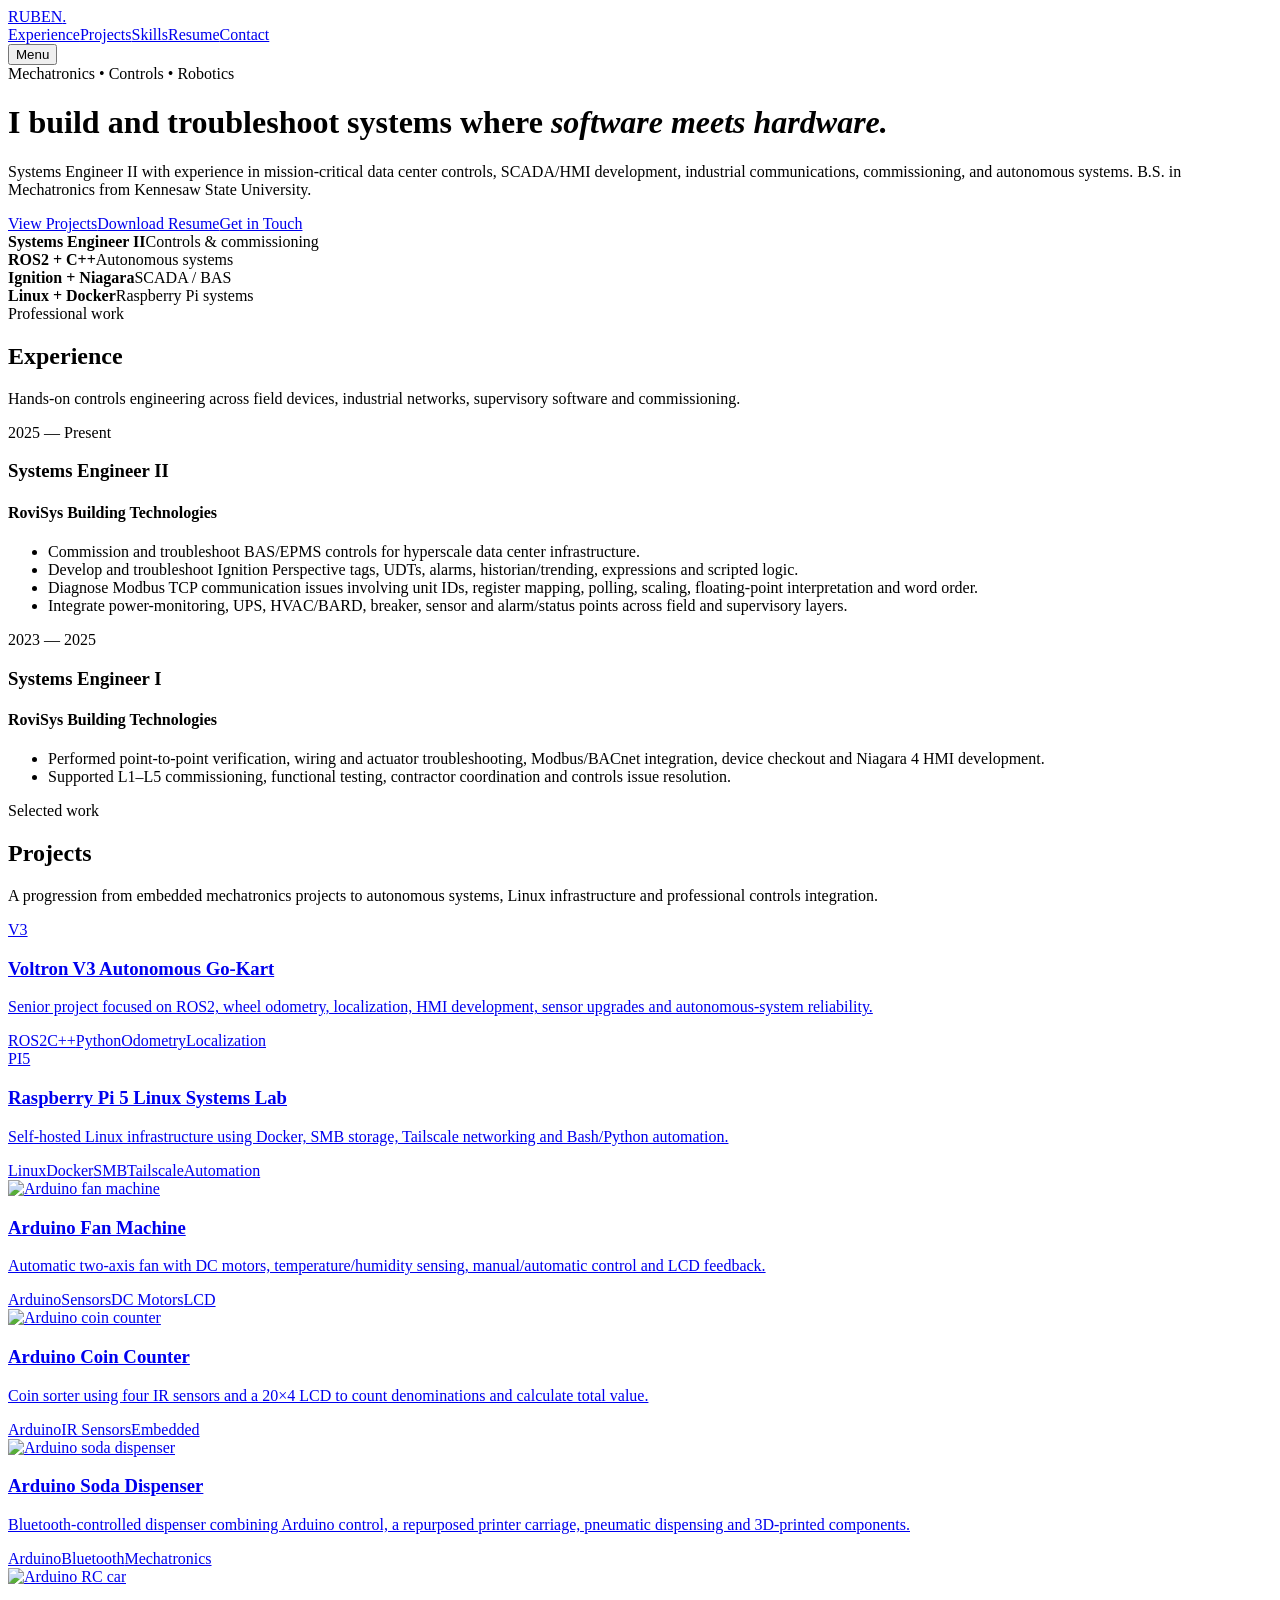
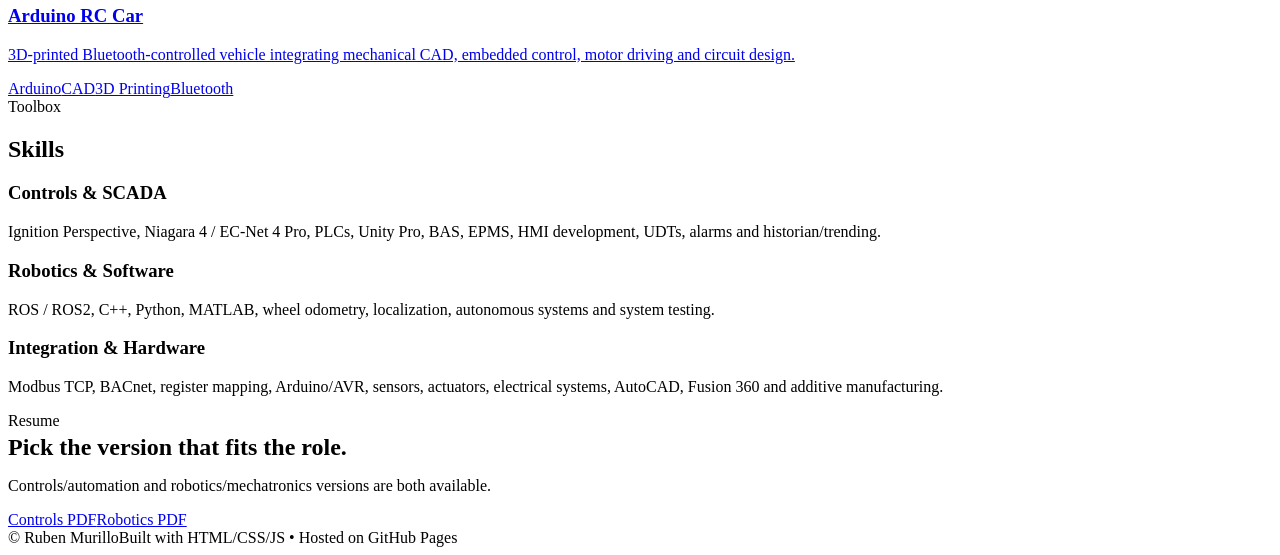
==== index.html @ 6925a37a "Add files via upload" ====
<!doctype html><html lang="en"><head><meta charset="utf-8"><meta name="viewport" content="width=device-width,initial-scale=1"><meta name="description" content="Ruben Murillo — Mechatronics engineer focused on controls, automation, SCADA and robotics."><title>Ruben Murillo | Controls & Robotics Engineer</title><link rel="stylesheet" href="assets/css/style.css"></head><body>
<nav class="nav"><div class="wrap nav-inner"><a class="brand" href="#top">RUBEN<span>.</span></a><div class="nav-links"><a href="#experience">Experience</a><a href="#projects">Projects</a><a href="#skills">Skills</a><a href="#resume">Resume</a><a href="mailto:theruben1212@gmail.com">Contact</a></div><button class="menu" aria-label="Menu">Menu</button></div></nav>
<main id="top"><header class="hero"><div class="wrap"><div class="eyebrow">Mechatronics • Controls • Robotics</div><h1>I build and troubleshoot systems where <em>software meets hardware.</em></h1><p>Systems Engineer II with experience in mission-critical data center controls, SCADA/HMI development, industrial communications, commissioning, and autonomous systems. B.S. in Mechatronics from Kennesaw State University.</p><div class="cta"><a class="btn primary" href="#projects">View Projects</a><a class="btn" href="#resume">Download Resume</a><a class="btn" href="mailto:theruben1212@gmail.com">Get in Touch</a></div><div class="stats"><div class="stat"><b>Systems Engineer II</b><span>Controls & commissioning</span></div><div class="stat"><b>ROS2 + C++</b><span>Autonomous systems</span></div><div class="stat"><b>Ignition + Niagara</b><span>SCADA / BAS</span></div><div class="stat"><b>Linux + Docker</b><span>Raspberry Pi systems</span></div></div></div></header>
<section id="experience"><div class="wrap"><div class="section-head"><div><div class="eyebrow">Professional work</div><h2>Experience</h2></div><p>Hands-on controls engineering across field devices, industrial networks, supervisory software and commissioning.</p></div><div class="experience"><article class="role"><time>2025 — Present</time><div><h3>Systems Engineer II</h3><h4>RoviSys Building Technologies</h4><ul><li>Commission and troubleshoot BAS/EPMS controls for hyperscale data center infrastructure.</li><li>Develop and troubleshoot Ignition Perspective tags, UDTs, alarms, historian/trending, expressions and scripted logic.</li><li>Diagnose Modbus TCP communication issues involving unit IDs, register mapping, polling, scaling, floating-point interpretation and word order.</li><li>Integrate power-monitoring, UPS, HVAC/BARD, breaker, sensor and alarm/status points across field and supervisory layers.</li></ul></div></article><article class="role"><time>2023 — 2025</time><div><h3>Systems Engineer I</h3><h4>RoviSys Building Technologies</h4><ul><li>Performed point-to-point verification, wiring and actuator troubleshooting, Modbus/BACnet integration, device checkout and Niagara 4 HMI development.</li><li>Supported L1–L5 commissioning, functional testing, contractor coordination and controls issue resolution.</li></ul></div></article></div></div></section>
<section id="projects"><div class="wrap"><div class="section-head"><div><div class="eyebrow">Selected work</div><h2>Projects</h2></div><p>A progression from embedded mechatronics projects to autonomous systems, Linux infrastructure and professional controls integration.</p></div><div class="cards">
<a class="card" href="projects/voltron.html"><div class="card-media placeholder"><div class="monogram">V3</div></div><div class="card-body"><h3>Voltron V3 Autonomous Go-Kart</h3><p>Senior project focused on ROS2, wheel odometry, localization, HMI development, sensor upgrades and autonomous-system reliability.</p><div class="tags"><span class="tag">ROS2</span><span class="tag">C++</span><span class="tag">Python</span><span class="tag">Odometry</span><span class="tag">Localization</span></div></div></a>
<a class="card" href="projects/pi-lab.html"><div class="card-media placeholder"><div class="monogram">PI5</div></div><div class="card-body"><h3>Raspberry Pi 5 Linux Systems Lab</h3><p>Self-hosted Linux infrastructure using Docker, SMB storage, Tailscale networking and Bash/Python automation.</p><div class="tags"><span class="tag">Linux</span><span class="tag">Docker</span><span class="tag">SMB</span><span class="tag">Tailscale</span><span class="tag">Automation</span></div></div></a>
<a class="card" href="projects/fan.html"><div class="card-media"><img src="https://static.wixstatic.com/media/31aed3_de28208e7020487da252b6d72be098a0~mv2.jpg/v1/fill/w_900,h_650,al_c,q_85/31aed3_de28208e7020487da252b6d72be098a0~mv2.jpg" alt="Arduino fan machine"></div><div class="card-body"><h3>Arduino Fan Machine</h3><p>Automatic two-axis fan with DC motors, temperature/humidity sensing, manual/automatic control and LCD feedback.</p><div class="tags"><span class="tag">Arduino</span><span class="tag">Sensors</span><span class="tag">DC Motors</span><span class="tag">LCD</span></div></div></a>
<a class="card" href="projects/coin-counter.html"><div class="card-media"><img src="https://static.wixstatic.com/media/31aed3_8a1b8a43ea6941a58a94b050480d4936~mv2.jpg/v1/fill/w_900,h_650,al_c,q_85/31aed3_8a1b8a43ea6941a58a94b050480d4936~mv2.jpg" alt="Arduino coin counter"></div><div class="card-body"><h3>Arduino Coin Counter</h3><p>Coin sorter using four IR sensors and a 20×4 LCD to count denominations and calculate total value.</p><div class="tags"><span class="tag">Arduino</span><span class="tag">IR Sensors</span><span class="tag">Embedded</span></div></div></a>
<a class="card" href="projects/soda-machine.html"><div class="card-media"><img src="https://static.wixstatic.com/media/31aed3_f138cf08c4fd4224ae1b88d71a35dc2f~mv2.jpg/v1/fill/w_900,h_650,al_c,q_85/31aed3_f138cf08c4fd4224ae1b88d71a35dc2f~mv2.jpg" alt="Arduino soda dispenser"></div><div class="card-body"><h3>Arduino Soda Dispenser</h3><p>Bluetooth-controlled dispenser combining Arduino control, a repurposed printer carriage, pneumatic dispensing and 3D-printed components.</p><div class="tags"><span class="tag">Arduino</span><span class="tag">Bluetooth</span><span class="tag">Mechatronics</span></div></div></a>
<a class="card" href="projects/rc-car.html"><div class="card-media"><img src="https://static.wixstatic.com/media/31aed3_ae9398b1692d43c0be52c8a31ae804d3~mv2.jpg/v1/fill/w_900,h_650,al_c,q_85/31aed3_ae9398b1692d43c0be52c8a31ae804d3~mv2.jpg" alt="Arduino RC car"></div><div class="card-body"><h3>Arduino RC Car</h3><p>3D-printed Bluetooth-controlled vehicle integrating mechanical CAD, embedded control, motor driving and circuit design.</p><div class="tags"><span class="tag">Arduino</span><span class="tag">CAD</span><span class="tag">3D Printing</span><span class="tag">Bluetooth</span></div></div></a>
</div></div></section>
<section id="skills"><div class="wrap"><div class="section-head"><div><div class="eyebrow">Toolbox</div><h2>Skills</h2></div></div><div class="skill-grid"><div class="skill"><h3>Controls & SCADA</h3><p>Ignition Perspective, Niagara 4 / EC-Net 4 Pro, PLCs, Unity Pro, BAS, EPMS, HMI development, UDTs, alarms and historian/trending.</p></div><div class="skill"><h3>Robotics & Software</h3><p>ROS / ROS2, C++, Python, MATLAB, wheel odometry, localization, autonomous systems and system testing.</p></div><div class="skill"><h3>Integration & Hardware</h3><p>Modbus TCP, BACnet, register mapping, Arduino/AVR, sensors, actuators, electrical systems, AutoCAD, Fusion 360 and additive manufacturing.</p></div></div></div></section>
<section id="resume"><div class="wrap"><div class="resume-box"><div><div class="eyebrow">Resume</div><h2 style="margin:.25rem 0 0">Pick the version that fits the role.</h2><p>Controls/automation and robotics/mechatronics versions are both available.</p></div><div class="resume-actions"><a class="btn primary" href="resume/Ruben_Murillo_Controls.pdf">Controls PDF</a><a class="btn" href="resume/Ruben_Murillo_Robotics.pdf">Robotics PDF</a></div></div></div></section>
</main><footer class="footer"><div class="wrap footer-inner"><span>© <span id="year"></span> Ruben Murillo</span><span>Built with HTML/CSS/JS • Hosted on GitHub Pages</span></div></footer><script src="assets/js/main.js"></script></body></html>
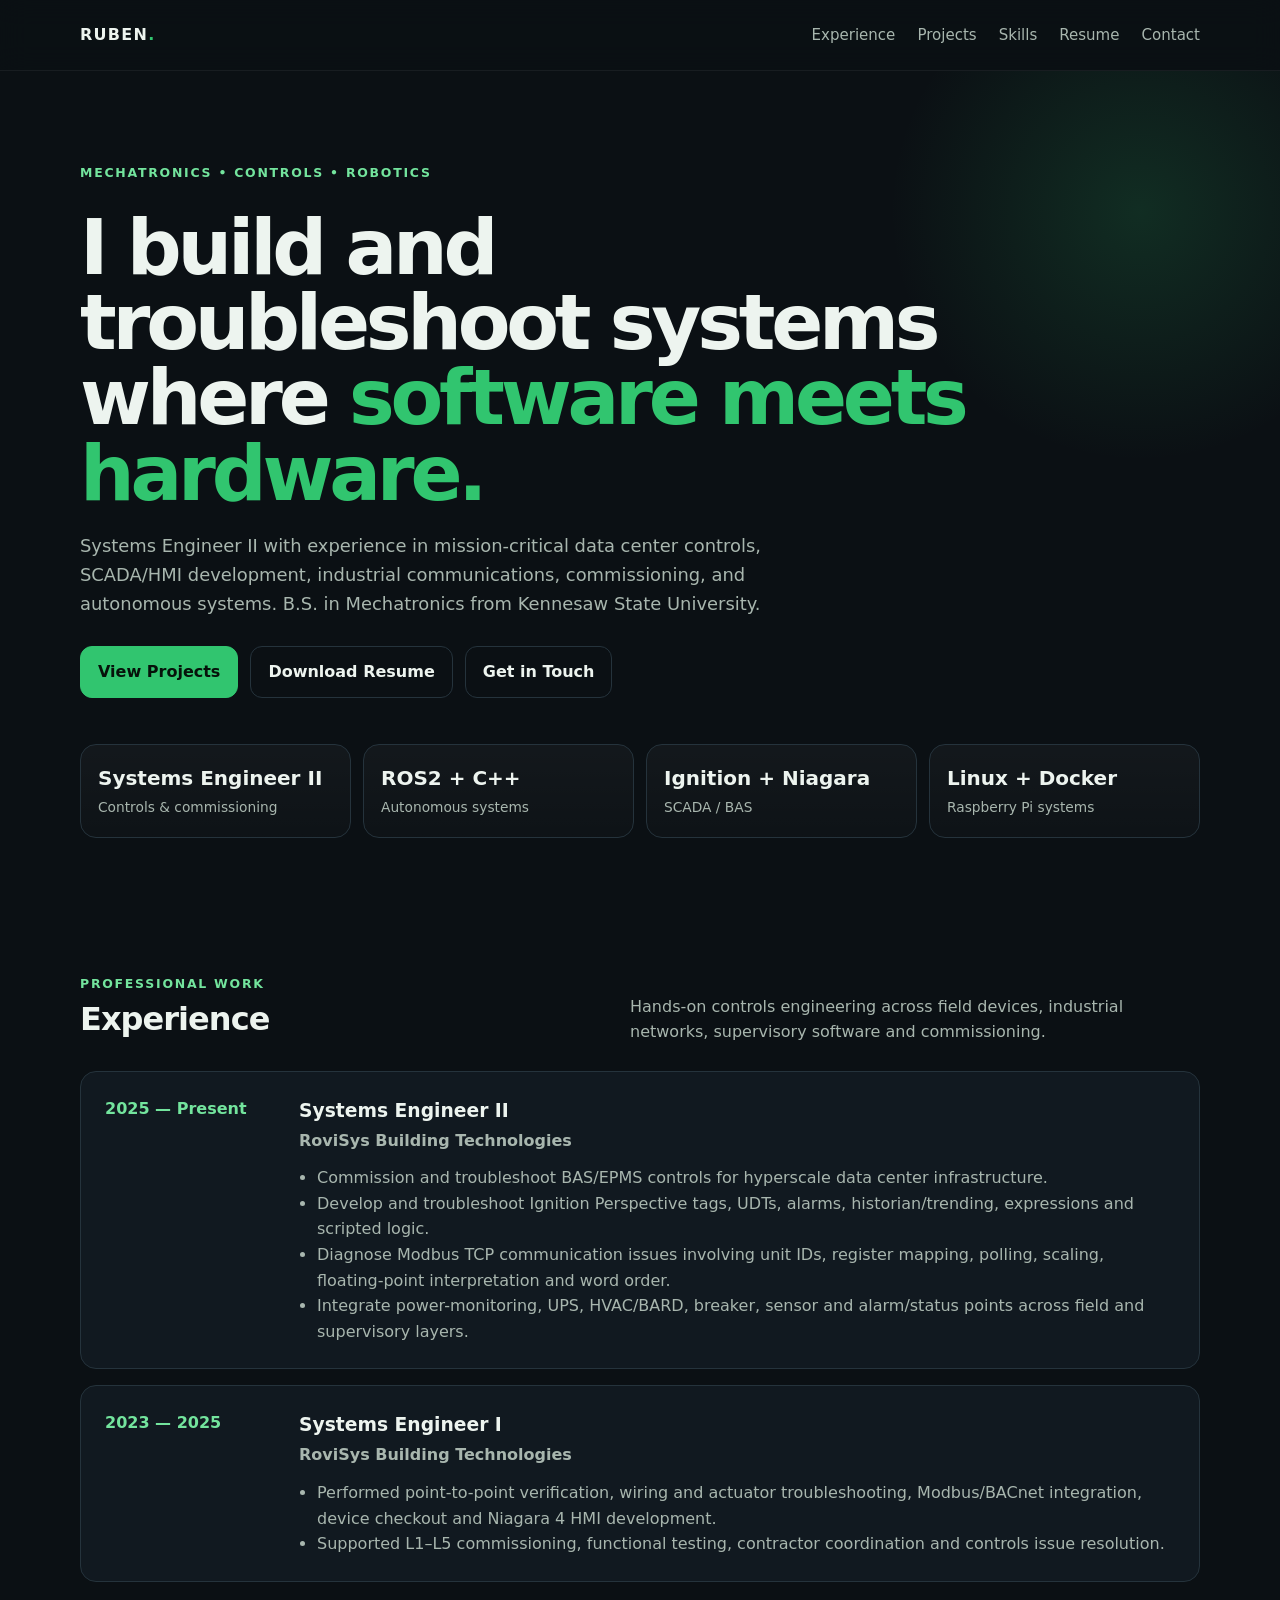
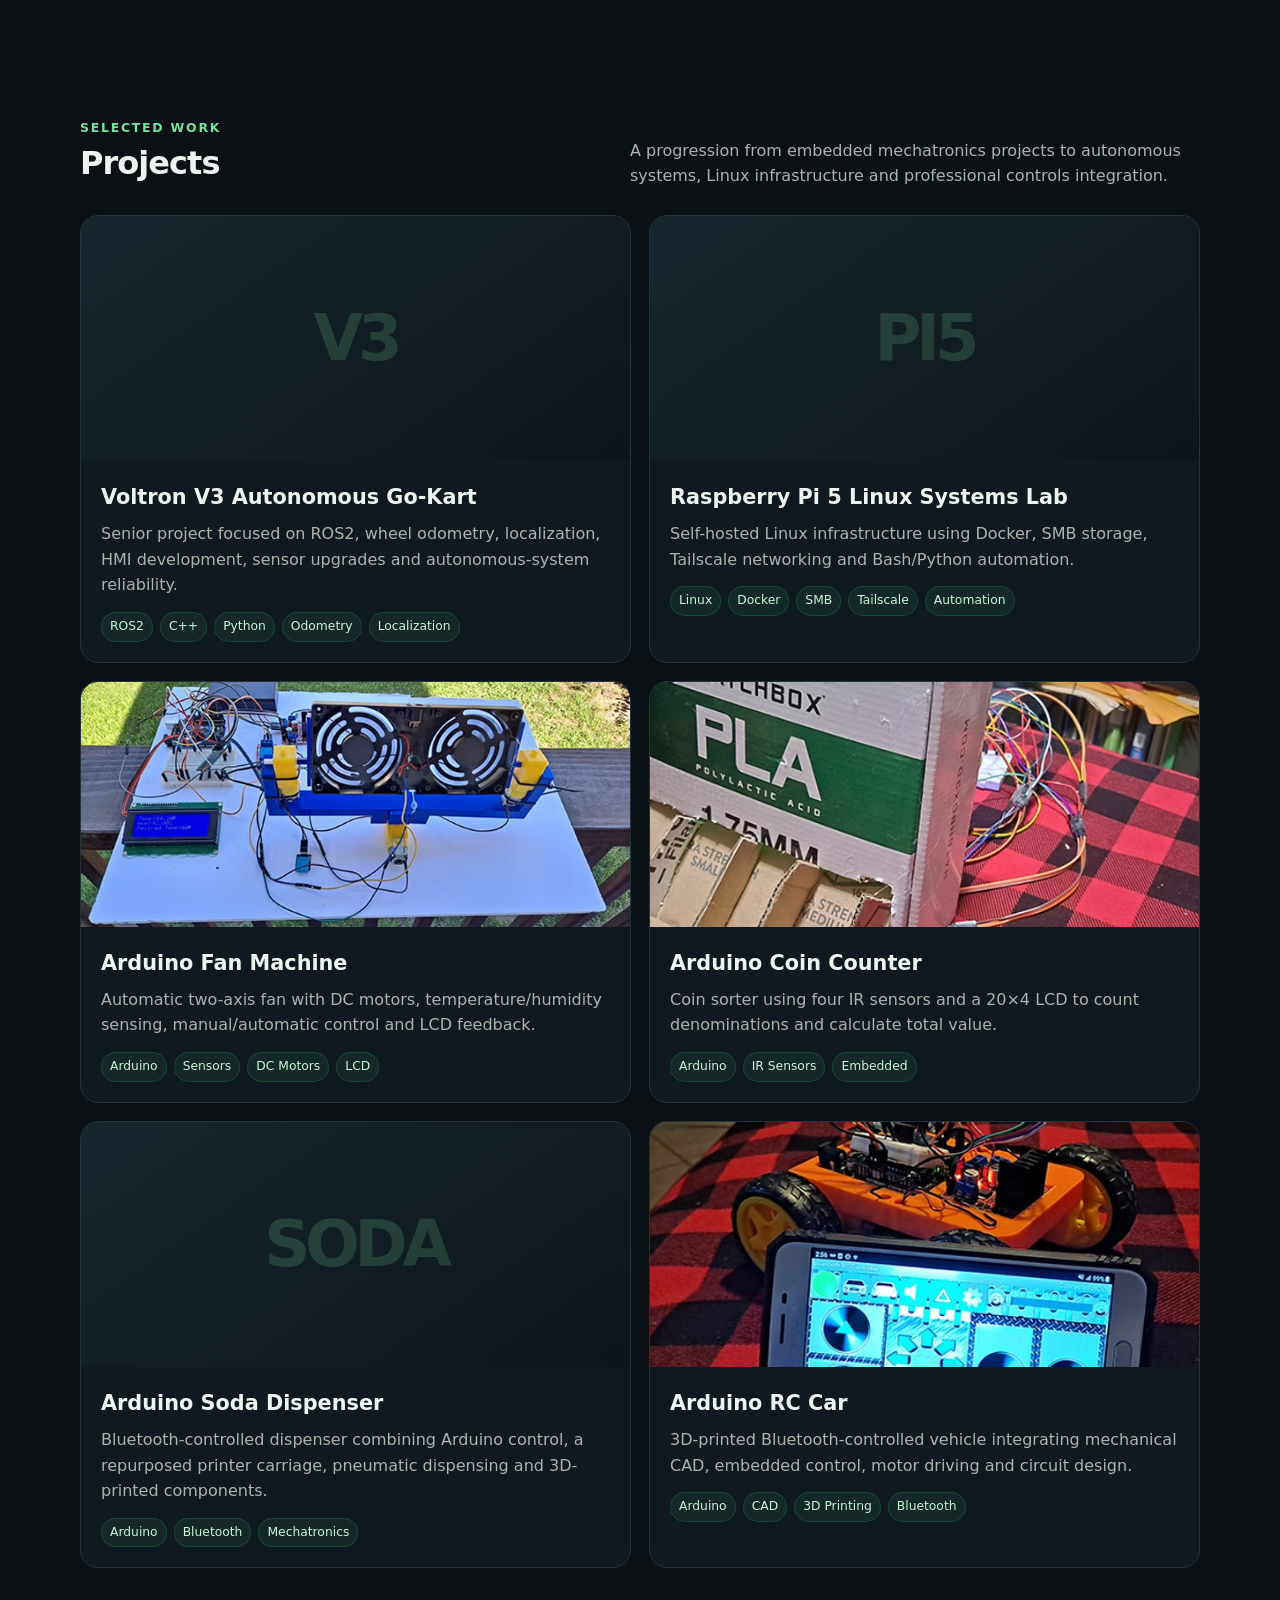
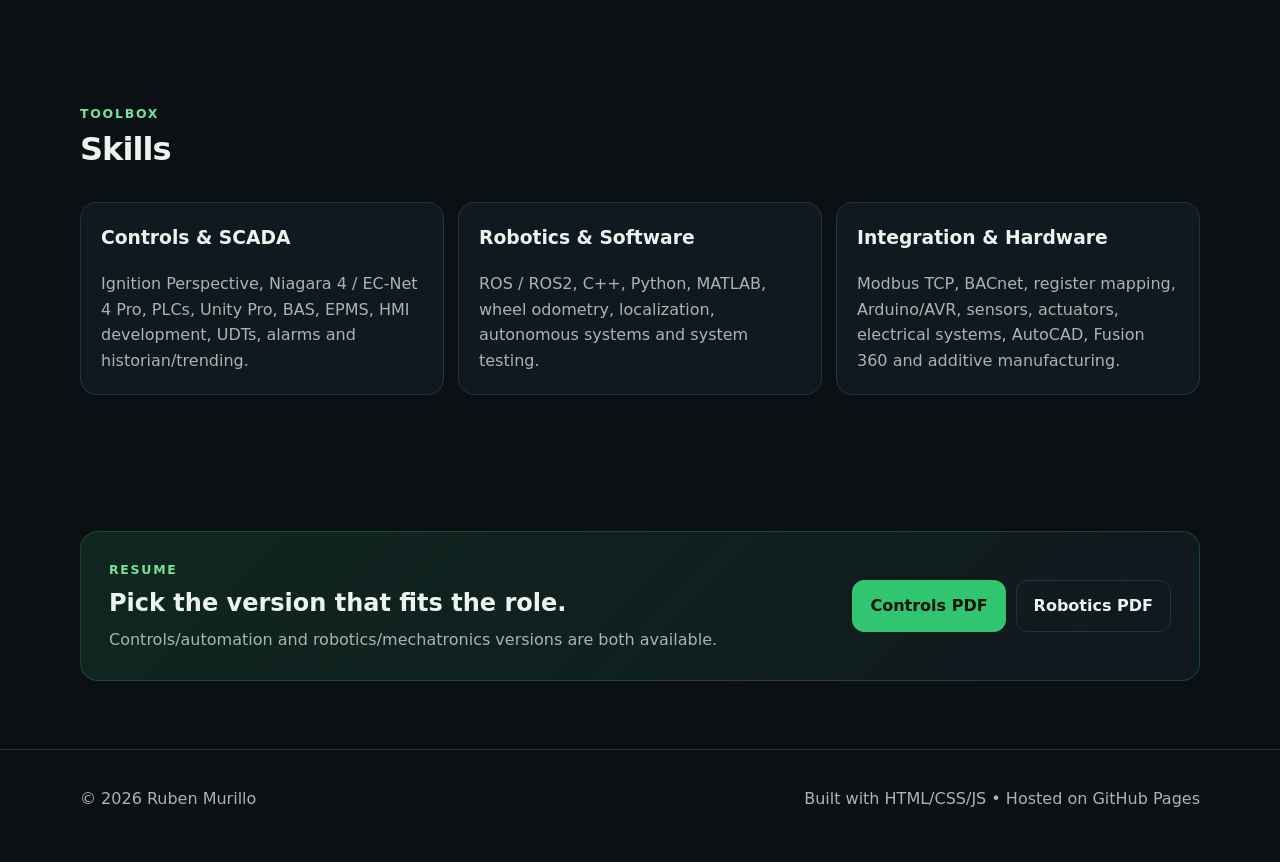
==== commit 49ea4a3f: "Add files via upload" ====
--- a/index.html
+++ b/index.html
@@ -5,10 +5,10 @@
 <section id="projects"><div class="wrap"><div class="section-head"><div><div class="eyebrow">Selected work</div><h2>Projects</h2></div><p>A progression from embedded mechatronics projects to autonomous systems, Linux infrastructure and professional controls integration.</p></div><div class="cards">
 <a class="card" href="projects/voltron.html"><div class="card-media placeholder"><div class="monogram">V3</div></div><div class="card-body"><h3>Voltron V3 Autonomous Go-Kart</h3><p>Senior project focused on ROS2, wheel odometry, localization, HMI development, sensor upgrades and autonomous-system reliability.</p><div class="tags"><span class="tag">ROS2</span><span class="tag">C++</span><span class="tag">Python</span><span class="tag">Odometry</span><span class="tag">Localization</span></div></div></a>
 <a class="card" href="projects/pi-lab.html"><div class="card-media placeholder"><div class="monogram">PI5</div></div><div class="card-body"><h3>Raspberry Pi 5 Linux Systems Lab</h3><p>Self-hosted Linux infrastructure using Docker, SMB storage, Tailscale networking and Bash/Python automation.</p><div class="tags"><span class="tag">Linux</span><span class="tag">Docker</span><span class="tag">SMB</span><span class="tag">Tailscale</span><span class="tag">Automation</span></div></div></a>
-<a class="card" href="projects/fan.html"><div class="card-media"><img src="https://static.wixstatic.com/media/31aed3_de28208e7020487da252b6d72be098a0~mv2.jpg/v1/fill/w_900,h_650,al_c,q_85/31aed3_de28208e7020487da252b6d72be098a0~mv2.jpg" alt="Arduino fan machine"></div><div class="card-body"><h3>Arduino Fan Machine</h3><p>Automatic two-axis fan with DC motors, temperature/humidity sensing, manual/automatic control and LCD feedback.</p><div class="tags"><span class="tag">Arduino</span><span class="tag">Sensors</span><span class="tag">DC Motors</span><span class="tag">LCD</span></div></div></a>
-<a class="card" href="projects/coin-counter.html"><div class="card-media"><img src="https://static.wixstatic.com/media/31aed3_8a1b8a43ea6941a58a94b050480d4936~mv2.jpg/v1/fill/w_900,h_650,al_c,q_85/31aed3_8a1b8a43ea6941a58a94b050480d4936~mv2.jpg" alt="Arduino coin counter"></div><div class="card-body"><h3>Arduino Coin Counter</h3><p>Coin sorter using four IR sensors and a 20×4 LCD to count denominations and calculate total value.</p><div class="tags"><span class="tag">Arduino</span><span class="tag">IR Sensors</span><span class="tag">Embedded</span></div></div></a>
-<a class="card" href="projects/soda-machine.html"><div class="card-media"><img src="https://static.wixstatic.com/media/31aed3_f138cf08c4fd4224ae1b88d71a35dc2f~mv2.jpg/v1/fill/w_900,h_650,al_c,q_85/31aed3_f138cf08c4fd4224ae1b88d71a35dc2f~mv2.jpg" alt="Arduino soda dispenser"></div><div class="card-body"><h3>Arduino Soda Dispenser</h3><p>Bluetooth-controlled dispenser combining Arduino control, a repurposed printer carriage, pneumatic dispensing and 3D-printed components.</p><div class="tags"><span class="tag">Arduino</span><span class="tag">Bluetooth</span><span class="tag">Mechatronics</span></div></div></a>
-<a class="card" href="projects/rc-car.html"><div class="card-media"><img src="https://static.wixstatic.com/media/31aed3_ae9398b1692d43c0be52c8a31ae804d3~mv2.jpg/v1/fill/w_900,h_650,al_c,q_85/31aed3_ae9398b1692d43c0be52c8a31ae804d3~mv2.jpg" alt="Arduino RC car"></div><div class="card-body"><h3>Arduino RC Car</h3><p>3D-printed Bluetooth-controlled vehicle integrating mechanical CAD, embedded control, motor driving and circuit design.</p><div class="tags"><span class="tag">Arduino</span><span class="tag">CAD</span><span class="tag">3D Printing</span><span class="tag">Bluetooth</span></div></div></a>
+<a class="card" href="projects/fan.html"><div class="card-media"><img src="assets/images/fan/hero.jpg" alt="Arduino fan machine"></div><div class="card-body"><h3>Arduino Fan Machine</h3><p>Automatic two-axis fan with DC motors, temperature/humidity sensing, manual/automatic control and LCD feedback.</p><div class="tags"><span class="tag">Arduino</span><span class="tag">Sensors</span><span class="tag">DC Motors</span><span class="tag">LCD</span></div></div></a>
+<a class="card" href="projects/coin-counter.html"><div class="card-media"><img src="assets/images/coin-counter/hero.jpg" alt="Arduino coin counter"></div><div class="card-body"><h3>Arduino Coin Counter</h3><p>Coin sorter using four IR sensors and a 20×4 LCD to count denominations and calculate total value.</p><div class="tags"><span class="tag">Arduino</span><span class="tag">IR Sensors</span><span class="tag">Embedded</span></div></div></a>
+<a class="card" href="projects/soda-machine.html"><div class="card-media placeholder"><div class="monogram">SODA</div></div><div class="card-body"><h3>Arduino Soda Dispenser</h3><p>Bluetooth-controlled dispenser combining Arduino control, a repurposed printer carriage, pneumatic dispensing and 3D-printed components.</p><div class="tags"><span class="tag">Arduino</span><span class="tag">Bluetooth</span><span class="tag">Mechatronics</span></div></div></a>
+<a class="card" href="projects/rc-car.html"><div class="card-media"><img src="assets/images/rc-car/hero.jpg" alt="Arduino RC car"></div><div class="card-body"><h3>Arduino RC Car</h3><p>3D-printed Bluetooth-controlled vehicle integrating mechanical CAD, embedded control, motor driving and circuit design.</p><div class="tags"><span class="tag">Arduino</span><span class="tag">CAD</span><span class="tag">3D Printing</span><span class="tag">Bluetooth</span></div></div></a>
 </div></div></section>
 <section id="skills"><div class="wrap"><div class="section-head"><div><div class="eyebrow">Toolbox</div><h2>Skills</h2></div></div><div class="skill-grid"><div class="skill"><h3>Controls & SCADA</h3><p>Ignition Perspective, Niagara 4 / EC-Net 4 Pro, PLCs, Unity Pro, BAS, EPMS, HMI development, UDTs, alarms and historian/trending.</p></div><div class="skill"><h3>Robotics & Software</h3><p>ROS / ROS2, C++, Python, MATLAB, wheel odometry, localization, autonomous systems and system testing.</p></div><div class="skill"><h3>Integration & Hardware</h3><p>Modbus TCP, BACnet, register mapping, Arduino/AVR, sensors, actuators, electrical systems, AutoCAD, Fusion 360 and additive manufacturing.</p></div></div></div></section>
 <section id="resume"><div class="wrap"><div class="resume-box"><div><div class="eyebrow">Resume</div><h2 style="margin:.25rem 0 0">Pick the version that fits the role.</h2><p>Controls/automation and robotics/mechatronics versions are both available.</p></div><div class="resume-actions"><a class="btn primary" href="resume/Ruben_Murillo_Controls.pdf">Controls PDF</a><a class="btn" href="resume/Ruben_Murillo_Robotics.pdf">Robotics PDF</a></div></div></div></section>
--- a/assets/css/style.css
+++ b/assets/css/style.css
@@ -0,0 +1,31 @@
+:root{
+  --bg:#0b1014;--panel:#111920;--panel2:#162129;--text:#edf4ef;--muted:#a8b6ae;
+  --accent:#31c56f;--accent2:#73e49d;--line:#25333c;--max:1120px;
+}
+*{box-sizing:border-box} html{scroll-behavior:smooth} body{margin:0;background:var(--bg);color:var(--text);font-family:Inter,ui-sans-serif,system-ui,-apple-system,Segoe UI,Roboto,Arial,sans-serif;line-height:1.6}
+a{color:inherit;text-decoration:none} img{max-width:100%;display:block}.wrap{width:min(var(--max),calc(100% - 36px));margin:auto}
+.nav{position:sticky;top:0;z-index:20;background:rgba(11,16,20,.88);backdrop-filter:blur(14px);border-bottom:1px solid rgba(255,255,255,.06)}
+.nav-inner{height:70px;display:flex;align-items:center;justify-content:space-between;gap:20px}.brand{font-weight:850;letter-spacing:.08em}.brand span{color:var(--accent)}
+.nav-links{display:flex;gap:22px;color:var(--muted);font-size:.94rem}.nav-links a:hover{color:var(--text)}
+.menu{display:none;background:none;border:1px solid var(--line);color:var(--text);padding:8px 10px;border-radius:10px}
+.hero{padding:92px 0 68px;position:relative;overflow:hidden}.hero:after{content:"";position:absolute;width:520px;height:520px;border-radius:50%;background:radial-gradient(circle,rgba(49,197,111,.16),transparent 68%);right:-120px;top:-120px;pointer-events:none}
+.eyebrow{color:var(--accent2);font-weight:800;text-transform:uppercase;letter-spacing:.14em;font-size:.78rem}.hero h1{font-size:clamp(2.7rem,6vw,5.4rem);line-height:.98;letter-spacing:-.055em;margin:.35em 0 .28em;max-width:900px}.hero h1 em{font-style:normal;color:var(--accent)}
+.hero p{max-width:760px;color:var(--muted);font-size:1.12rem}.cta{display:flex;flex-wrap:wrap;gap:12px;margin-top:28px}.btn{display:inline-flex;align-items:center;justify-content:center;padding:12px 17px;border-radius:12px;border:1px solid var(--line);font-weight:750}.btn.primary{background:var(--accent);color:#06120a;border-color:var(--accent)}.btn:hover{transform:translateY(-1px)}
+.stats{display:grid;grid-template-columns:repeat(4,1fr);gap:12px;margin-top:46px}.stat{padding:17px;border:1px solid var(--line);border-radius:16px;background:linear-gradient(180deg,rgba(255,255,255,.035),rgba(255,255,255,.012))}.stat b{display:block;font-size:1.25rem}.stat span{font-size:.86rem;color:var(--muted)}
+section{padding:68px 0}.section-head{display:flex;align-items:end;justify-content:space-between;gap:20px;margin-bottom:26px}.section-head h2{font-size:2rem;margin:0;letter-spacing:-.03em}.section-head p{color:var(--muted);max-width:570px;margin:0}
+.cards{display:grid;grid-template-columns:repeat(2,1fr);gap:18px}.card{border:1px solid var(--line);background:var(--panel);border-radius:18px;overflow:hidden;transition:.2s}.card:hover{transform:translateY(-3px);border-color:#3c5550}.card-media{height:245px;background:linear-gradient(145deg,#18272e,#0d1419);position:relative;overflow:hidden}.card-media img{width:100%;height:100%;object-fit:cover}.card-media.placeholder{display:grid;place-items:center}.monogram{font-size:4rem;font-weight:900;color:rgba(115,228,157,.18);letter-spacing:-.08em}.card-body{padding:20px}.card h3{margin:0 0 7px;font-size:1.3rem}.card p{margin:0 0 14px;color:var(--muted)}.tags{display:flex;flex-wrap:wrap;gap:7px}.tag{font-size:.77rem;color:#c9f7d9;background:rgba(49,197,111,.09);border:1px solid rgba(49,197,111,.2);padding:4px 8px;border-radius:999px}
+.experience{display:grid;gap:16px}.role{display:grid;grid-template-columns:170px 1fr;gap:24px;padding:24px;border:1px solid var(--line);border-radius:16px;background:var(--panel)}.role time{color:var(--accent2);font-weight:750}.role h3{margin:0}.role h4{margin:2px 0 12px;color:var(--muted);font-weight:600}.role ul{margin:0;padding-left:18px;color:var(--muted)}
+.skill-grid{display:grid;grid-template-columns:repeat(3,1fr);gap:14px}.skill{padding:20px;border:1px solid var(--line);border-radius:16px;background:var(--panel)}.skill h3{margin-top:0}.skill p{color:var(--muted);margin-bottom:0}
+.resume-box{display:flex;align-items:center;justify-content:space-between;gap:24px;padding:28px;border-radius:18px;background:linear-gradient(135deg,rgba(49,197,111,.13),rgba(17,25,32,.9));border:1px solid rgba(49,197,111,.24)}.resume-box p{color:var(--muted);margin:.3rem 0 0}.resume-actions{display:flex;gap:10px;flex-wrap:wrap}
+.footer{padding:36px 0 50px;border-top:1px solid var(--line);color:var(--muted)}.footer-inner{display:flex;justify-content:space-between;gap:20px;flex-wrap:wrap}
+.project-hero{padding:72px 0 40px}.project-hero h1{font-size:clamp(2.2rem,5vw,4.3rem);line-height:1.02;letter-spacing:-.045em;margin:.35em 0}.lede{font-size:1.08rem;color:var(--muted);max-width:820px}.project-grid{display:grid;grid-template-columns:1.5fr .8fr;gap:30px}.content-box,.side-box{border:1px solid var(--line);background:var(--panel);border-radius:18px;padding:24px}.content-box h2:first-child,.side-box h3:first-child{margin-top:0}.content-box p,.content-box li,.side-box p{color:var(--muted)}.side-box{height:max-content;position:sticky;top:92px}.kv{display:grid;gap:10px}.kv div{display:flex;justify-content:space-between;gap:12px;border-bottom:1px solid var(--line);padding-bottom:8px}.kv span{color:var(--muted)}
+.note{padding:14px 16px;border-left:3px solid var(--accent);background:rgba(49,197,111,.06);color:var(--muted);border-radius:0 10px 10px 0}
+@media(max-width:800px){.nav-links{display:none}.menu{display:block}.nav.open .nav-links{display:flex;position:absolute;top:70px;left:0;right:0;padding:18px;flex-direction:column;background:#0b1014;border-bottom:1px solid var(--line)}.stats{grid-template-columns:repeat(2,1fr)}.cards,.skill-grid,.project-grid{grid-template-columns:1fr}.role{grid-template-columns:1fr;gap:6px}.resume-box{align-items:flex-start;flex-direction:column}.side-box{position:static}.hero{padding-top:70px}}
+
+/* Local project media migrated from the original Wix portfolio */
+.project-gallery{display:grid;grid-template-columns:repeat(2,minmax(0,1fr));gap:16px;margin:24px 0}
+.project-gallery figure{margin:0;background:var(--panel,#111827);border:1px solid rgba(148,163,184,.18);border-radius:14px;overflow:hidden}
+.project-gallery img{display:block;width:100%;height:260px;object-fit:cover;background:#0b1220}
+.project-gallery figure.diagram img{object-fit:contain;background:#fff;padding:12px}
+.project-gallery figcaption{padding:10px 12px;font-size:.84rem;color:var(--muted,#94a3b8)}
+@media (max-width:700px){.project-gallery{grid-template-columns:1fr}.project-gallery img{height:auto;max-height:440px}}
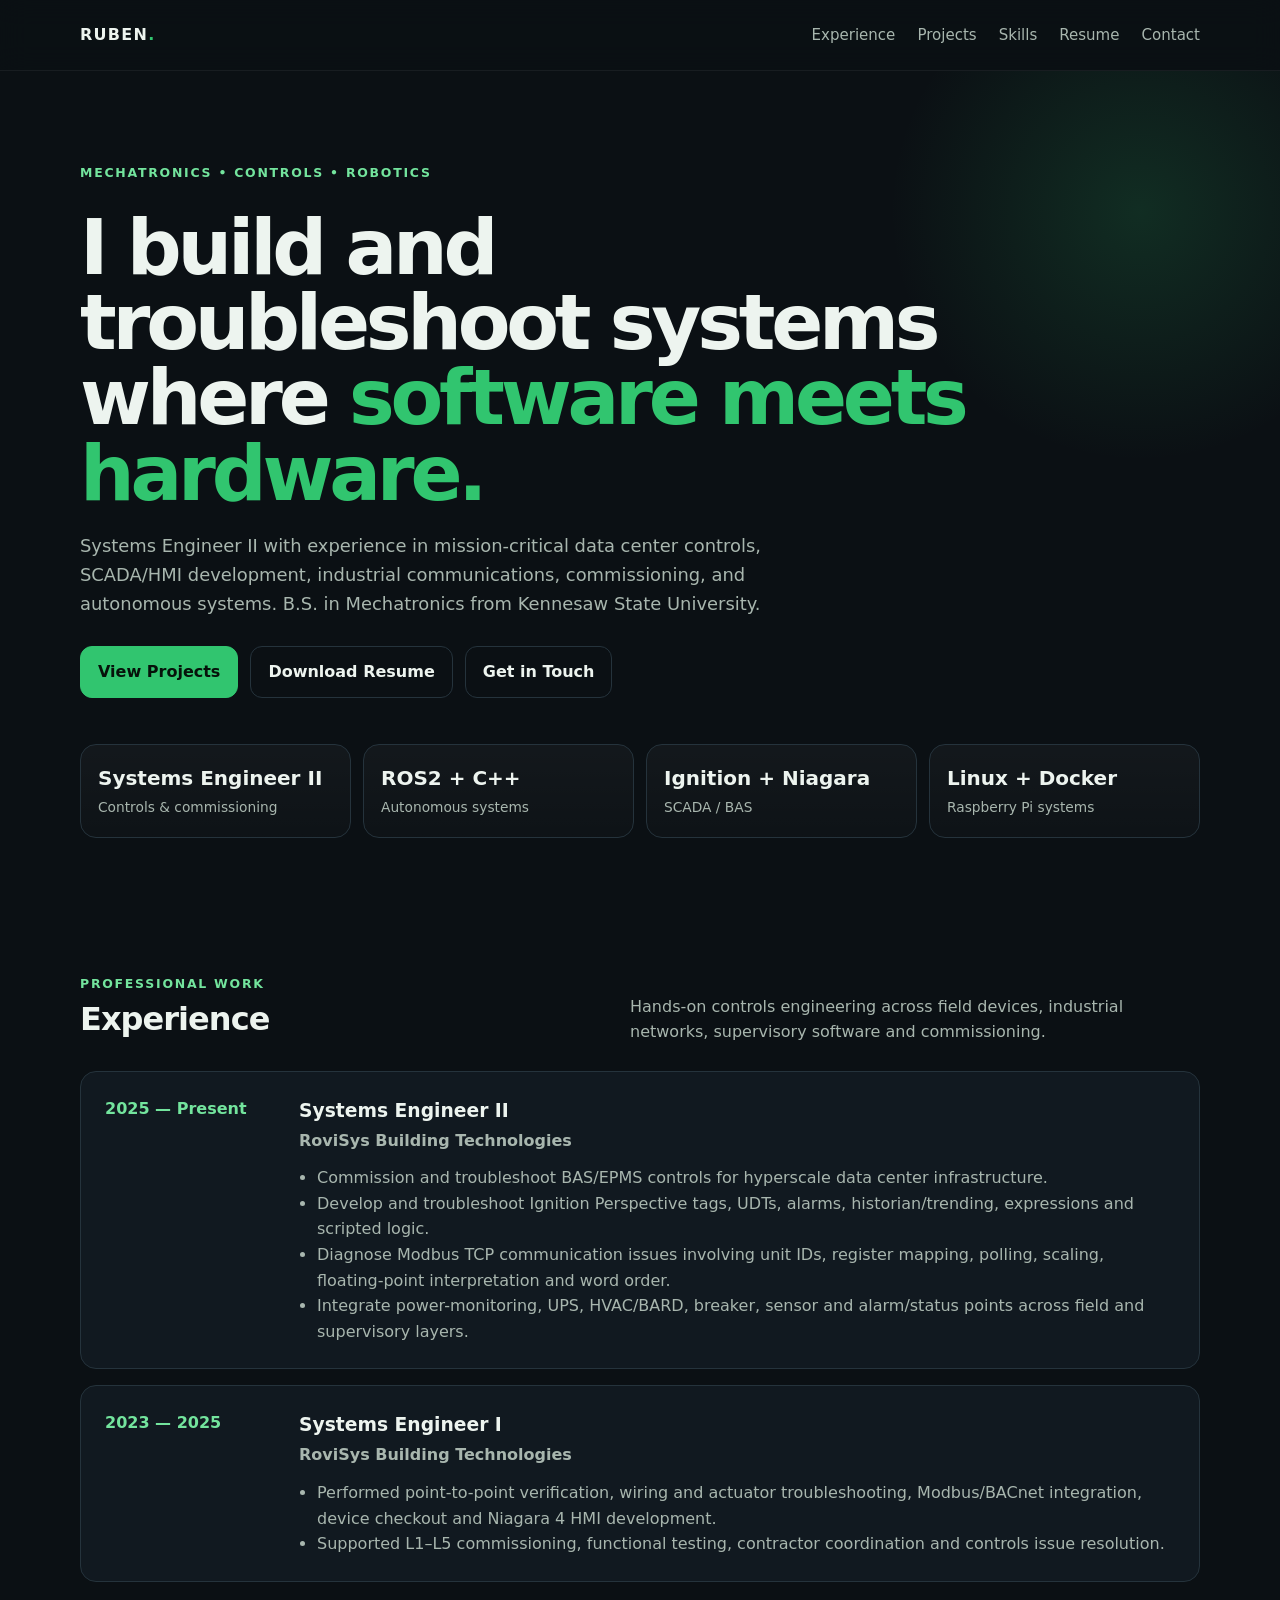
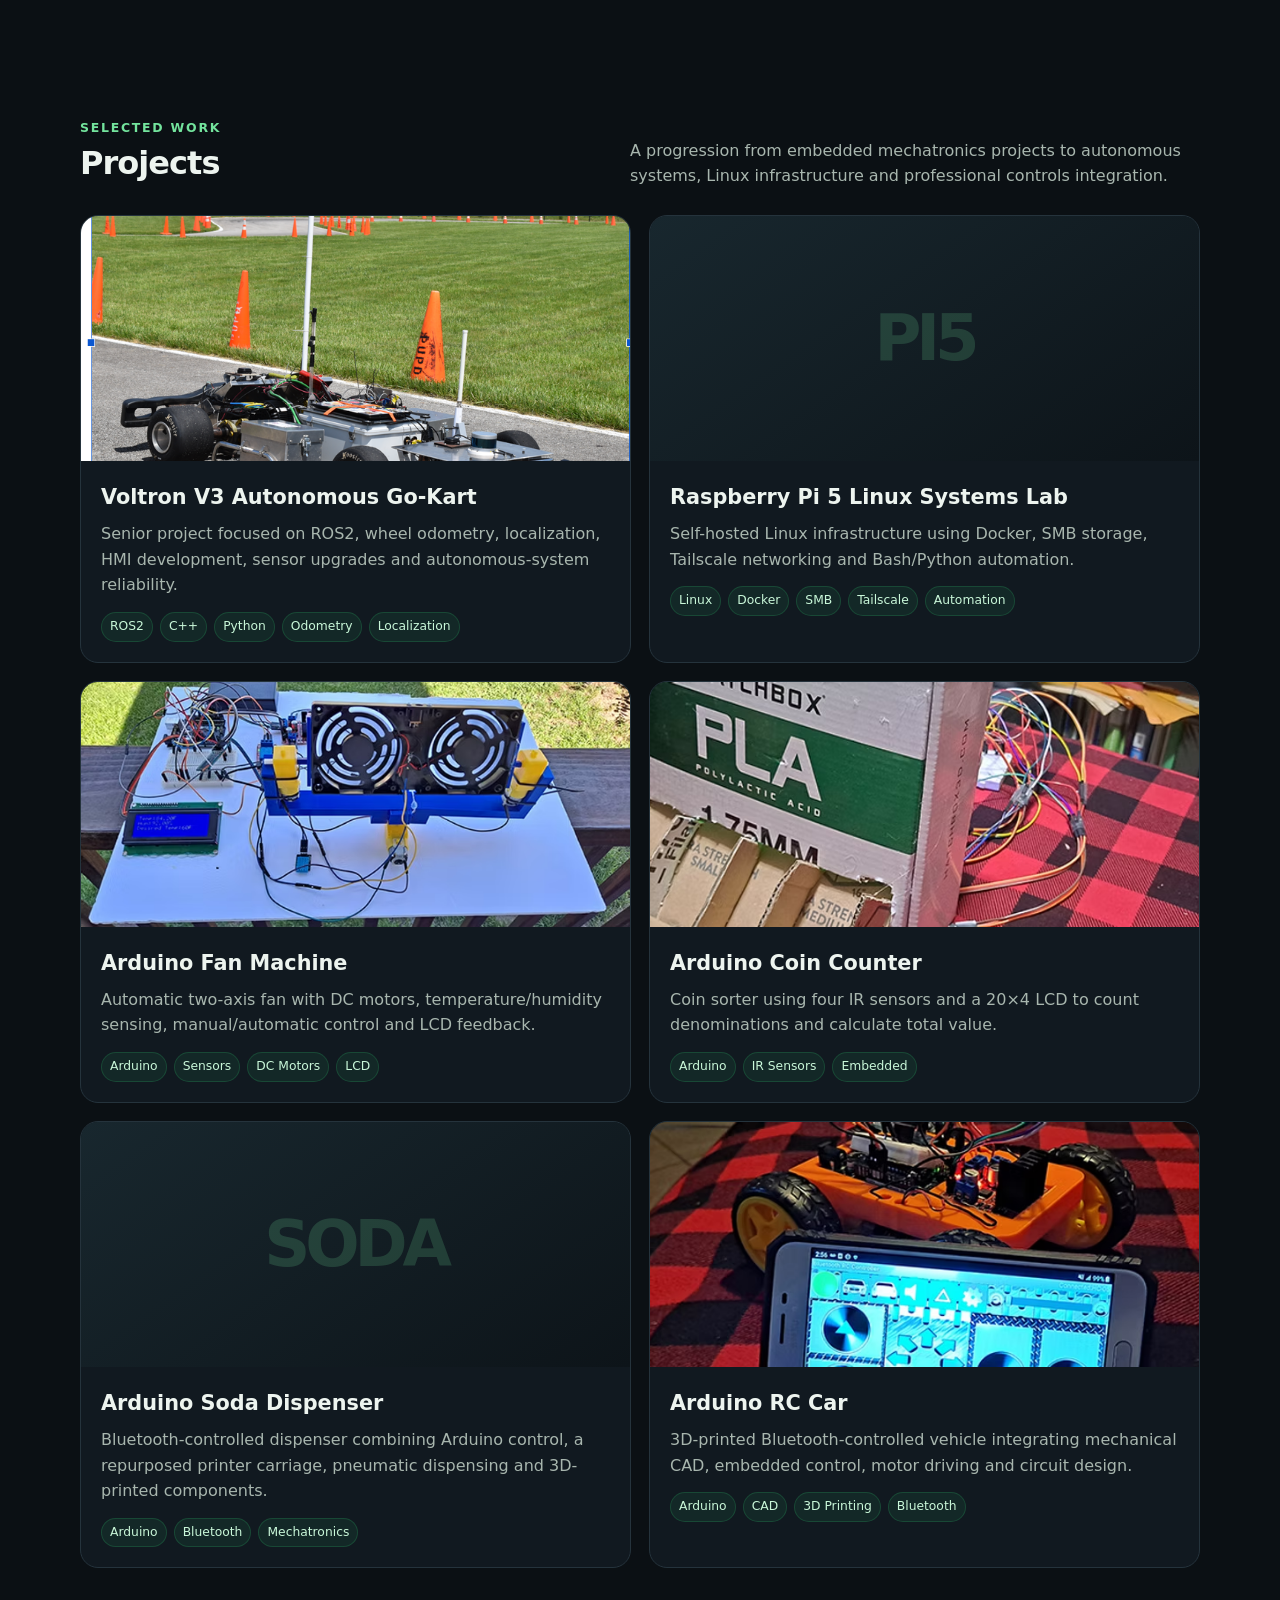
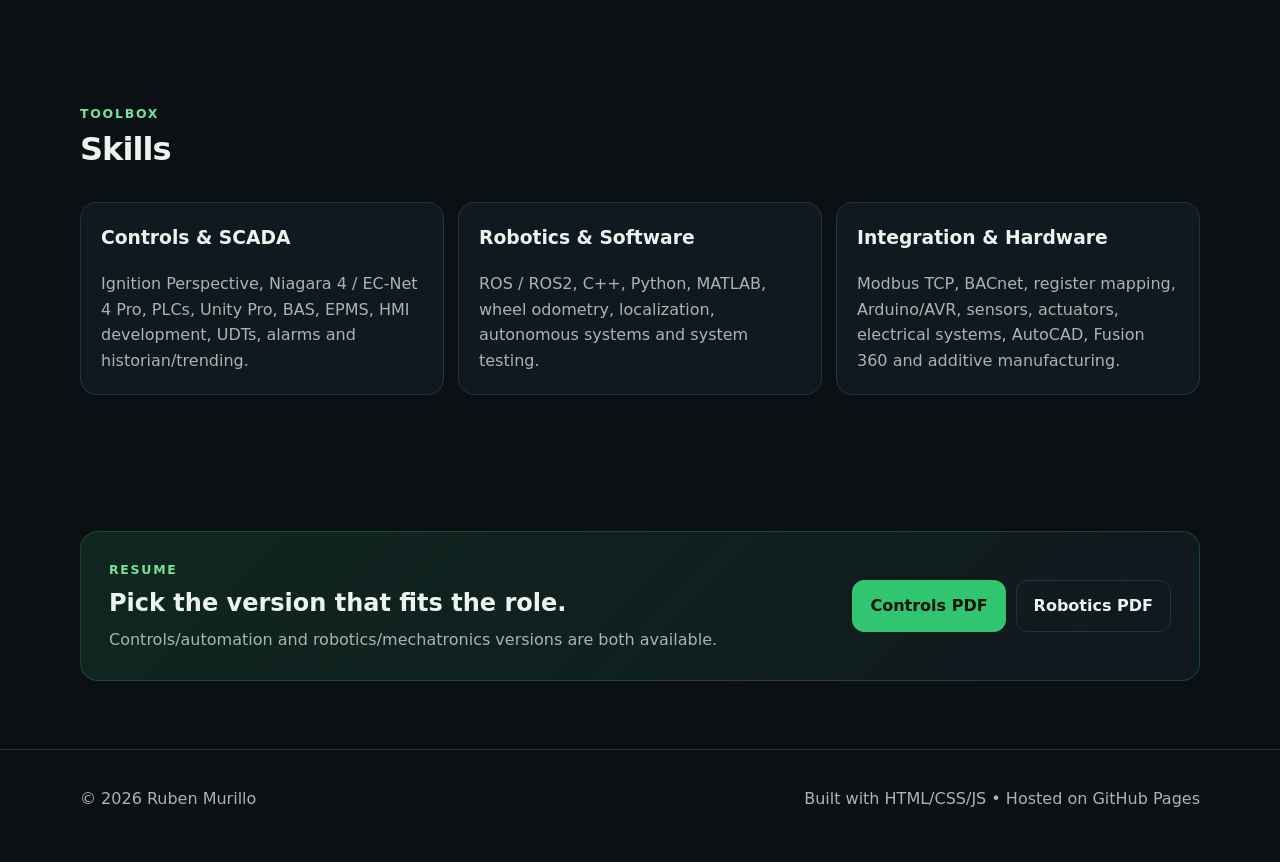
==== commit f17df912: "Add files via upload" ====
--- a/index.html
+++ b/index.html
@@ -3,7 +3,7 @@
 <main id="top"><header class="hero"><div class="wrap"><div class="eyebrow">Mechatronics • Controls • Robotics</div><h1>I build and troubleshoot systems where <em>software meets hardware.</em></h1><p>Systems Engineer II with experience in mission-critical data center controls, SCADA/HMI development, industrial communications, commissioning, and autonomous systems. B.S. in Mechatronics from Kennesaw State University.</p><div class="cta"><a class="btn primary" href="#projects">View Projects</a><a class="btn" href="#resume">Download Resume</a><a class="btn" href="mailto:theruben1212@gmail.com">Get in Touch</a></div><div class="stats"><div class="stat"><b>Systems Engineer II</b><span>Controls & commissioning</span></div><div class="stat"><b>ROS2 + C++</b><span>Autonomous systems</span></div><div class="stat"><b>Ignition + Niagara</b><span>SCADA / BAS</span></div><div class="stat"><b>Linux + Docker</b><span>Raspberry Pi systems</span></div></div></div></header>
 <section id="experience"><div class="wrap"><div class="section-head"><div><div class="eyebrow">Professional work</div><h2>Experience</h2></div><p>Hands-on controls engineering across field devices, industrial networks, supervisory software and commissioning.</p></div><div class="experience"><article class="role"><time>2025 — Present</time><div><h3>Systems Engineer II</h3><h4>RoviSys Building Technologies</h4><ul><li>Commission and troubleshoot BAS/EPMS controls for hyperscale data center infrastructure.</li><li>Develop and troubleshoot Ignition Perspective tags, UDTs, alarms, historian/trending, expressions and scripted logic.</li><li>Diagnose Modbus TCP communication issues involving unit IDs, register mapping, polling, scaling, floating-point interpretation and word order.</li><li>Integrate power-monitoring, UPS, HVAC/BARD, breaker, sensor and alarm/status points across field and supervisory layers.</li></ul></div></article><article class="role"><time>2023 — 2025</time><div><h3>Systems Engineer I</h3><h4>RoviSys Building Technologies</h4><ul><li>Performed point-to-point verification, wiring and actuator troubleshooting, Modbus/BACnet integration, device checkout and Niagara 4 HMI development.</li><li>Supported L1–L5 commissioning, functional testing, contractor coordination and controls issue resolution.</li></ul></div></article></div></div></section>
 <section id="projects"><div class="wrap"><div class="section-head"><div><div class="eyebrow">Selected work</div><h2>Projects</h2></div><p>A progression from embedded mechatronics projects to autonomous systems, Linux infrastructure and professional controls integration.</p></div><div class="cards">
-<a class="card" href="projects/voltron.html"><div class="card-media placeholder"><div class="monogram">V3</div></div><div class="card-body"><h3>Voltron V3 Autonomous Go-Kart</h3><p>Senior project focused on ROS2, wheel odometry, localization, HMI development, sensor upgrades and autonomous-system reliability.</p><div class="tags"><span class="tag">ROS2</span><span class="tag">C++</span><span class="tag">Python</span><span class="tag">Odometry</span><span class="tag">Localization</span></div></div></a>
+<a class="card" href="projects/voltron.html"><div class="card-media"><img src="assets/images/voltron/hero.png" alt="Voltron V3 autonomous racing go-kart"></div><div class="card-body"><h3>Voltron V3 Autonomous Go-Kart</h3><p>Senior project focused on ROS2, wheel odometry, localization, HMI development, sensor upgrades and autonomous-system reliability.</p><div class="tags"><span class="tag">ROS2</span><span class="tag">C++</span><span class="tag">Python</span><span class="tag">Odometry</span><span class="tag">Localization</span></div></div></a>
 <a class="card" href="projects/pi-lab.html"><div class="card-media placeholder"><div class="monogram">PI5</div></div><div class="card-body"><h3>Raspberry Pi 5 Linux Systems Lab</h3><p>Self-hosted Linux infrastructure using Docker, SMB storage, Tailscale networking and Bash/Python automation.</p><div class="tags"><span class="tag">Linux</span><span class="tag">Docker</span><span class="tag">SMB</span><span class="tag">Tailscale</span><span class="tag">Automation</span></div></div></a>
 <a class="card" href="projects/fan.html"><div class="card-media"><img src="assets/images/fan/hero.jpg" alt="Arduino fan machine"></div><div class="card-body"><h3>Arduino Fan Machine</h3><p>Automatic two-axis fan with DC motors, temperature/humidity sensing, manual/automatic control and LCD feedback.</p><div class="tags"><span class="tag">Arduino</span><span class="tag">Sensors</span><span class="tag">DC Motors</span><span class="tag">LCD</span></div></div></a>
 <a class="card" href="projects/coin-counter.html"><div class="card-media"><img src="assets/images/coin-counter/hero.jpg" alt="Arduino coin counter"></div><div class="card-body"><h3>Arduino Coin Counter</h3><p>Coin sorter using four IR sensors and a 20×4 LCD to count denominations and calculate total value.</p><div class="tags"><span class="tag">Arduino</span><span class="tag">IR Sensors</span><span class="tag">Embedded</span></div></div></a>
--- a/assets/css/style.css
+++ b/assets/css/style.css
@@ -29,3 +29,11 @@
 .project-gallery figure.diagram img{object-fit:contain;background:#fff;padding:12px}
 .project-gallery figcaption{padding:10px 12px;font-size:.84rem;color:var(--muted,#94a3b8)}
 @media (max-width:700px){.project-gallery{grid-template-columns:1fr}.project-gallery img{height:auto;max-height:440px}}
+.voltron-hero{margin:0;border:1px solid var(--line);border-radius:20px;overflow:hidden;background:var(--panel)}
+.voltron-hero img{display:block;width:100%;max-height:620px;object-fit:cover}
+.voltron-hero figcaption{padding:10px 14px;color:var(--muted);font-size:.84rem}
+.metric-grid{display:grid;grid-template-columns:repeat(2,minmax(0,1fr));gap:12px;margin:18px 0 22px}
+.metric-grid div{border:1px solid var(--line);border-radius:14px;padding:16px;background:rgba(255,255,255,.015)}
+.metric-grid b{display:block;font-size:1.5rem;color:var(--accent)}
+.metric-grid span{display:block;color:var(--muted);margin-top:3px;font-size:.9rem}
+@media(max-width:600px){.metric-grid{grid-template-columns:1fr}.voltron-hero img{height:auto}}
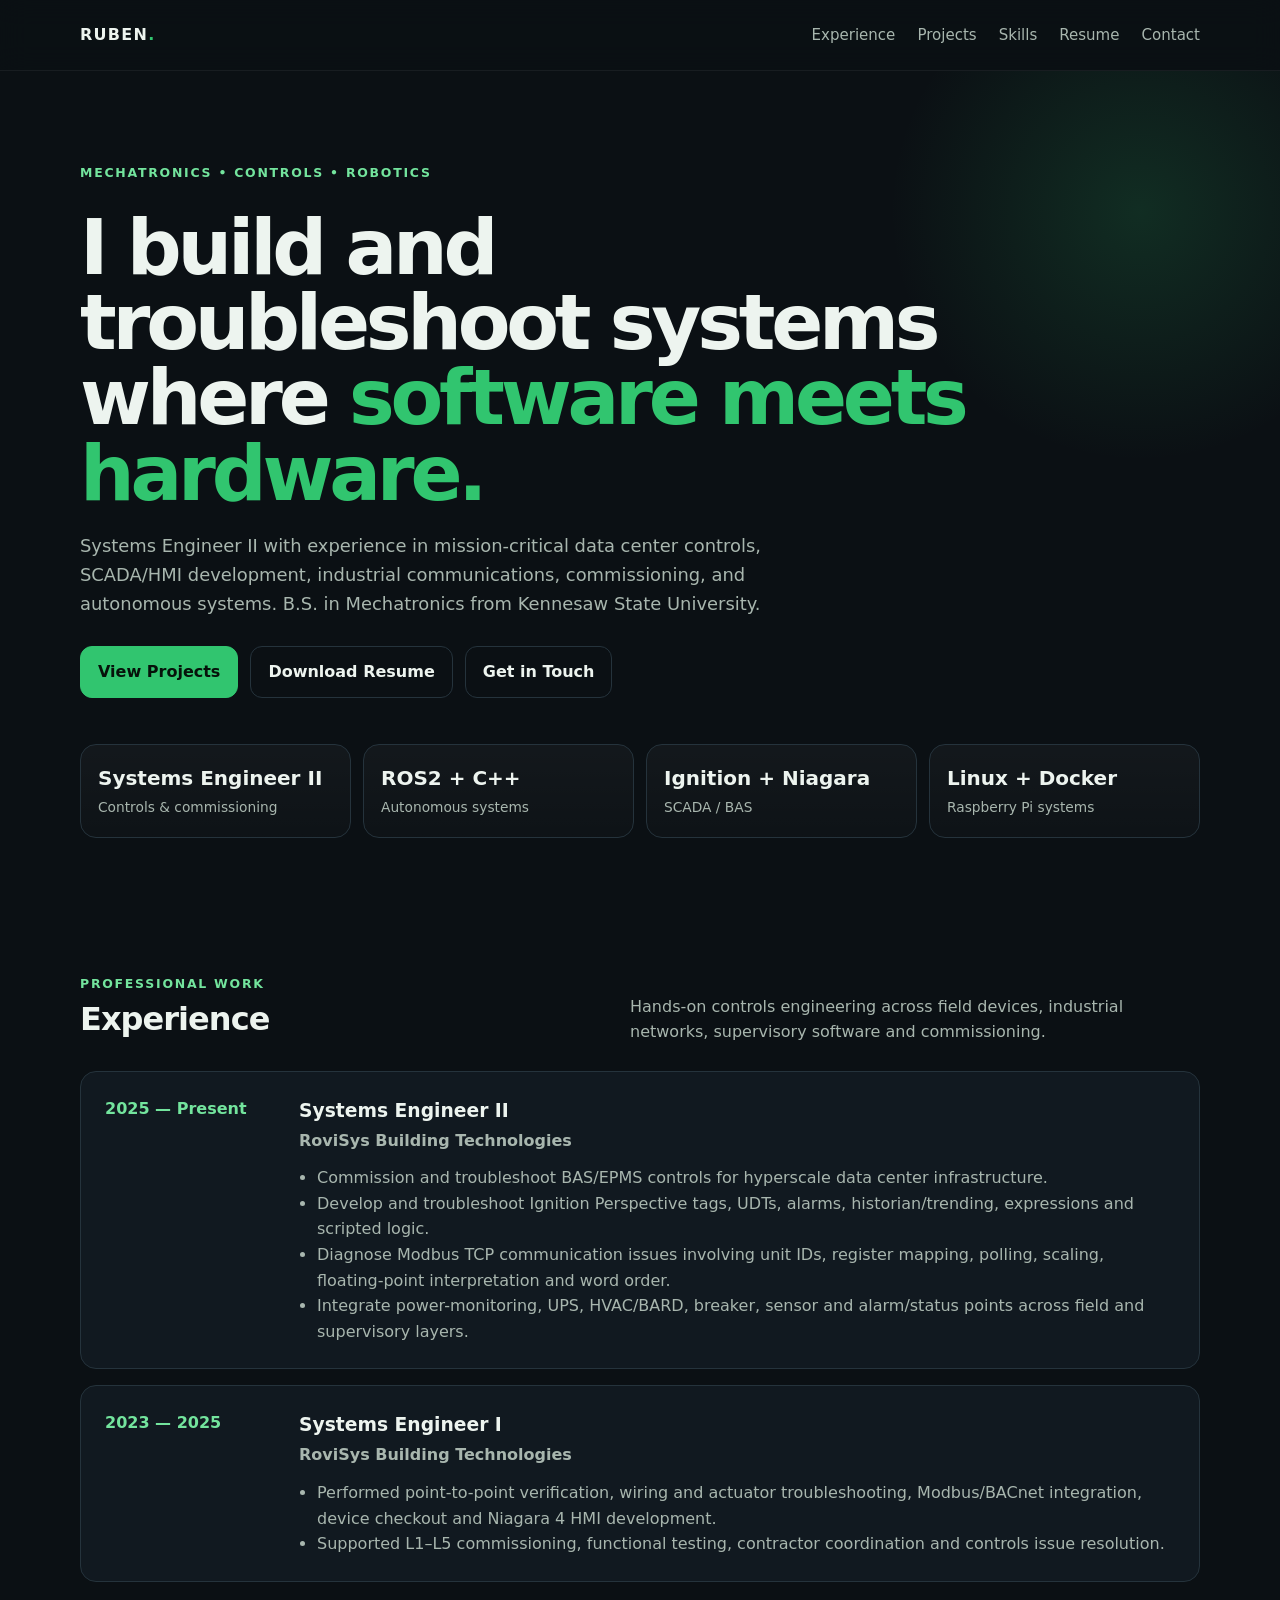
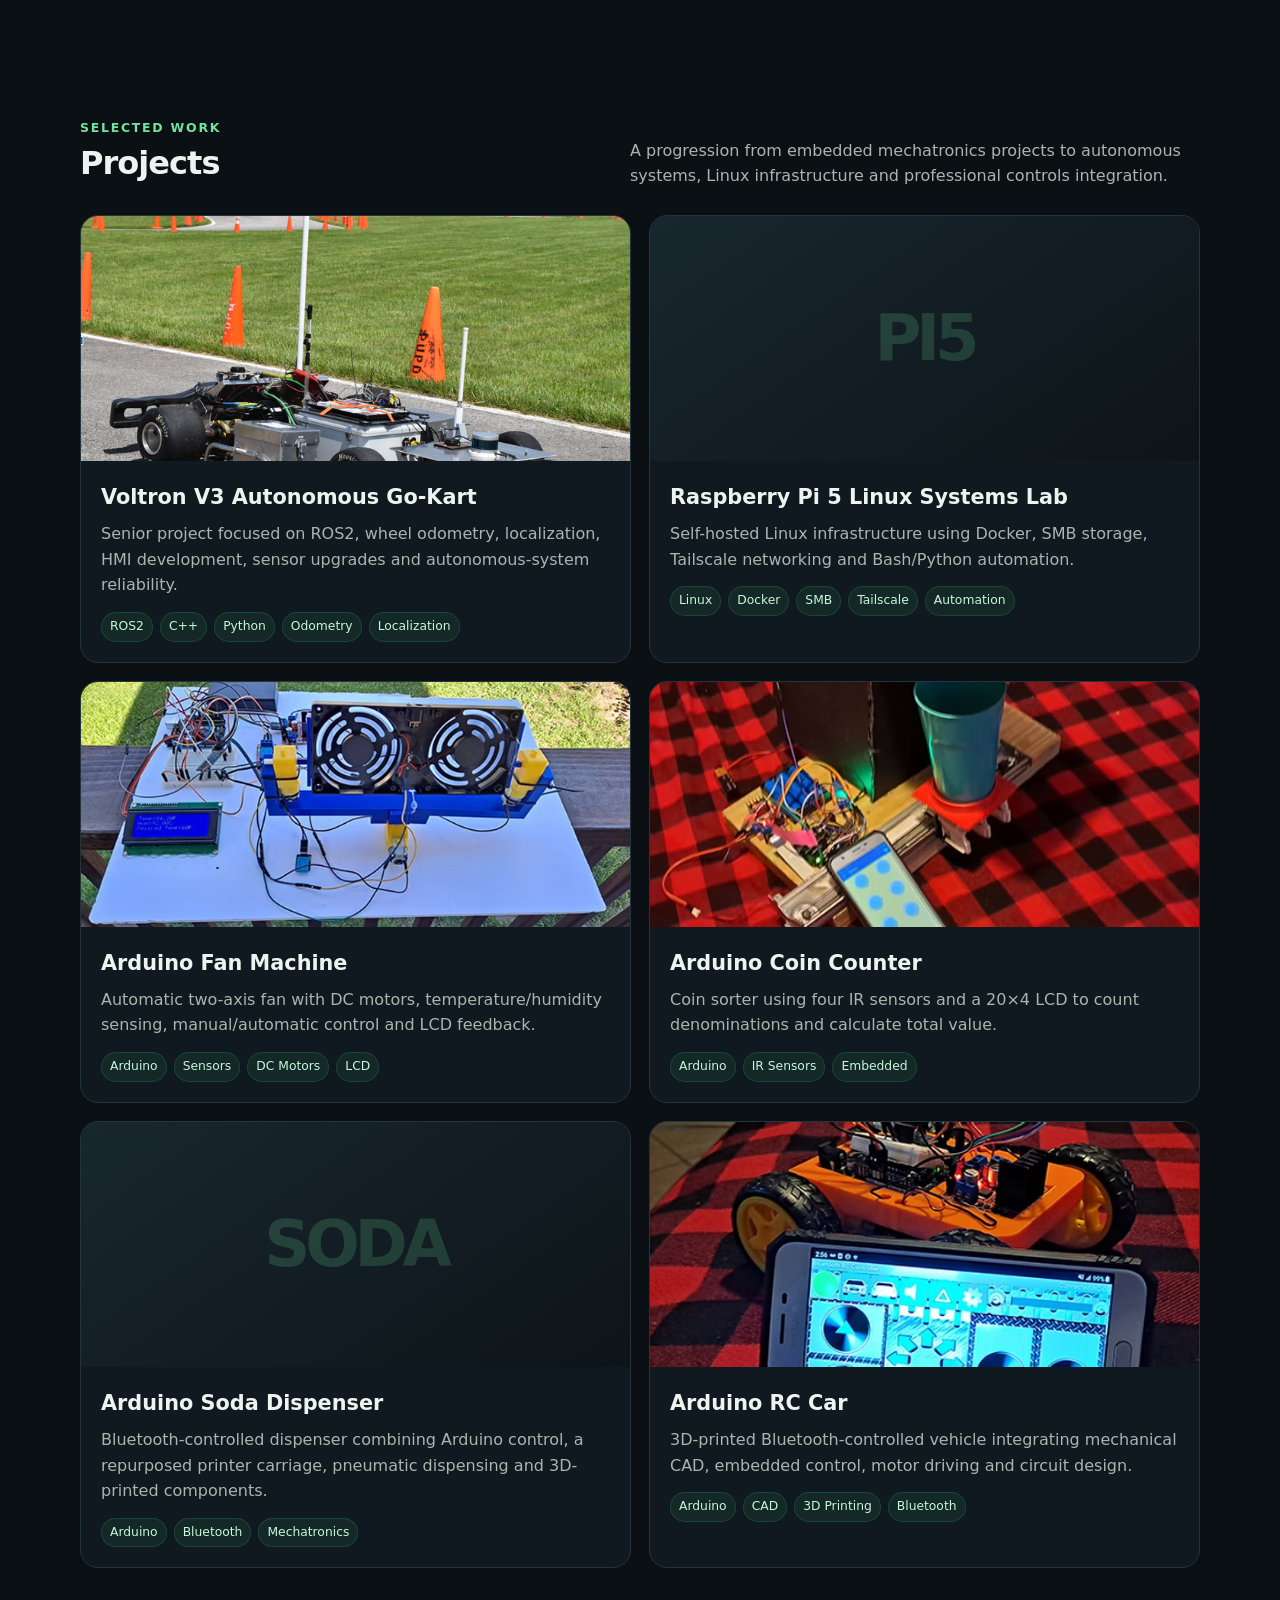
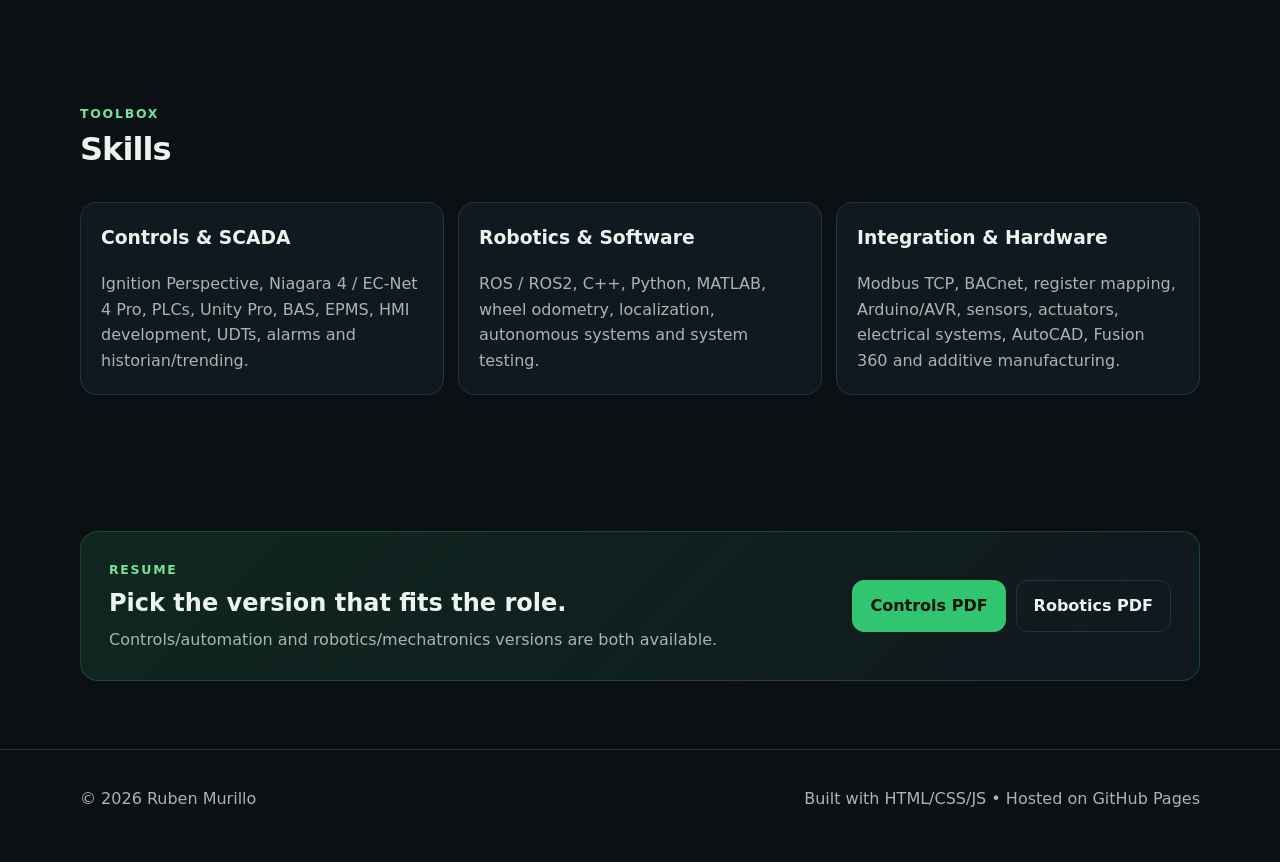
==== commit d319d84d: "Add files via upload" ====
--- a/index.html
+++ b/index.html
@@ -6,7 +6,7 @@
 <a class="card" href="projects/voltron.html"><div class="card-media"><img src="assets/images/voltron/hero.png" alt="Voltron V3 autonomous racing go-kart"></div><div class="card-body"><h3>Voltron V3 Autonomous Go-Kart</h3><p>Senior project focused on ROS2, wheel odometry, localization, HMI development, sensor upgrades and autonomous-system reliability.</p><div class="tags"><span class="tag">ROS2</span><span class="tag">C++</span><span class="tag">Python</span><span class="tag">Odometry</span><span class="tag">Localization</span></div></div></a>
 <a class="card" href="projects/pi-lab.html"><div class="card-media placeholder"><div class="monogram">PI5</div></div><div class="card-body"><h3>Raspberry Pi 5 Linux Systems Lab</h3><p>Self-hosted Linux infrastructure using Docker, SMB storage, Tailscale networking and Bash/Python automation.</p><div class="tags"><span class="tag">Linux</span><span class="tag">Docker</span><span class="tag">SMB</span><span class="tag">Tailscale</span><span class="tag">Automation</span></div></div></a>
 <a class="card" href="projects/fan.html"><div class="card-media"><img src="assets/images/fan/hero.jpg" alt="Arduino fan machine"></div><div class="card-body"><h3>Arduino Fan Machine</h3><p>Automatic two-axis fan with DC motors, temperature/humidity sensing, manual/automatic control and LCD feedback.</p><div class="tags"><span class="tag">Arduino</span><span class="tag">Sensors</span><span class="tag">DC Motors</span><span class="tag">LCD</span></div></div></a>
-<a class="card" href="projects/coin-counter.html"><div class="card-media"><img src="assets/images/coin-counter/hero.jpg" alt="Arduino coin counter"></div><div class="card-body"><h3>Arduino Coin Counter</h3><p>Coin sorter using four IR sensors and a 20×4 LCD to count denominations and calculate total value.</p><div class="tags"><span class="tag">Arduino</span><span class="tag">IR Sensors</span><span class="tag">Embedded</span></div></div></a>
+<a class="card" href="projects/coin-counter.html"><div class="card-media"><img src="assets/images/soda-machine/system-overview.jpg" alt="Arduino coin counter"></div><div class="card-body"><h3>Arduino Coin Counter</h3><p>Coin sorter using four IR sensors and a 20×4 LCD to count denominations and calculate total value.</p><div class="tags"><span class="tag">Arduino</span><span class="tag">IR Sensors</span><span class="tag">Embedded</span></div></div></a>
 <a class="card" href="projects/soda-machine.html"><div class="card-media placeholder"><div class="monogram">SODA</div></div><div class="card-body"><h3>Arduino Soda Dispenser</h3><p>Bluetooth-controlled dispenser combining Arduino control, a repurposed printer carriage, pneumatic dispensing and 3D-printed components.</p><div class="tags"><span class="tag">Arduino</span><span class="tag">Bluetooth</span><span class="tag">Mechatronics</span></div></div></a>
 <a class="card" href="projects/rc-car.html"><div class="card-media"><img src="assets/images/rc-car/hero.jpg" alt="Arduino RC car"></div><div class="card-body"><h3>Arduino RC Car</h3><p>3D-printed Bluetooth-controlled vehicle integrating mechanical CAD, embedded control, motor driving and circuit design.</p><div class="tags"><span class="tag">Arduino</span><span class="tag">CAD</span><span class="tag">3D Printing</span><span class="tag">Bluetooth</span></div></div></a>
 </div></div></section>
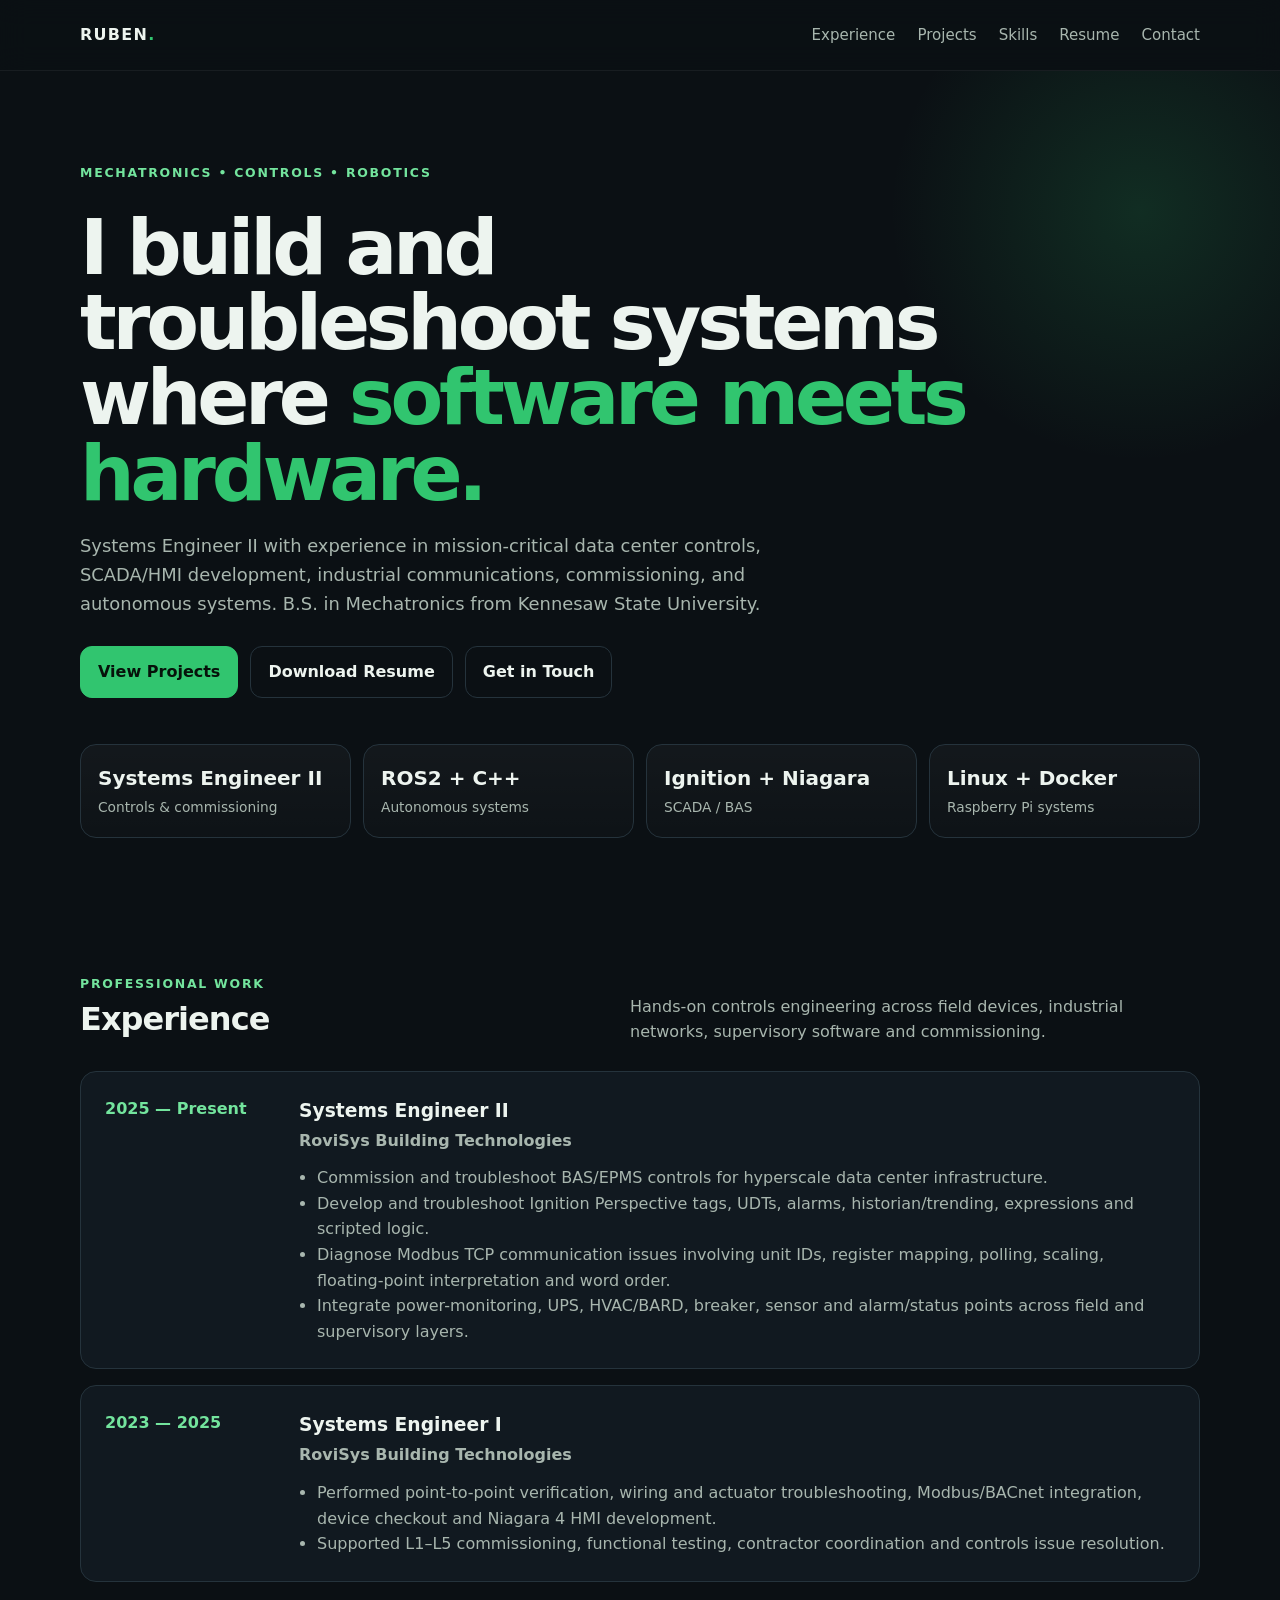
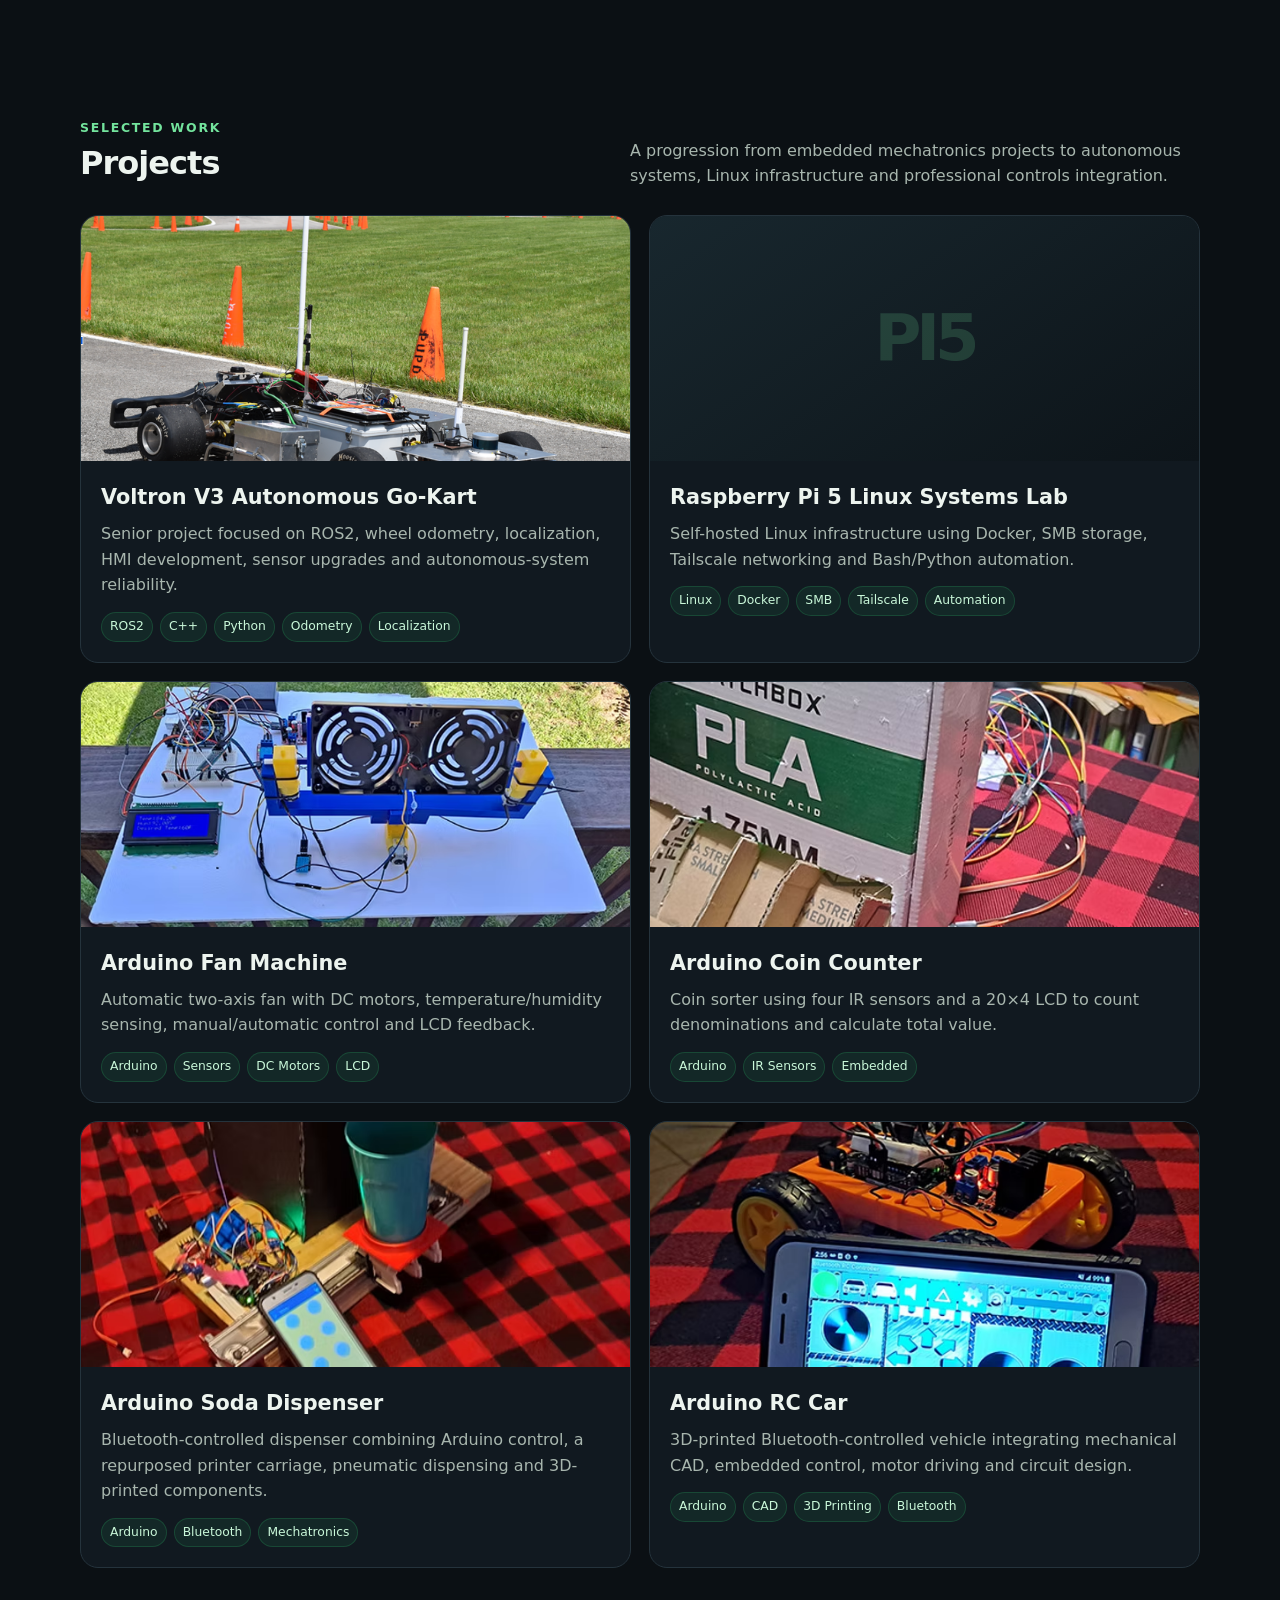
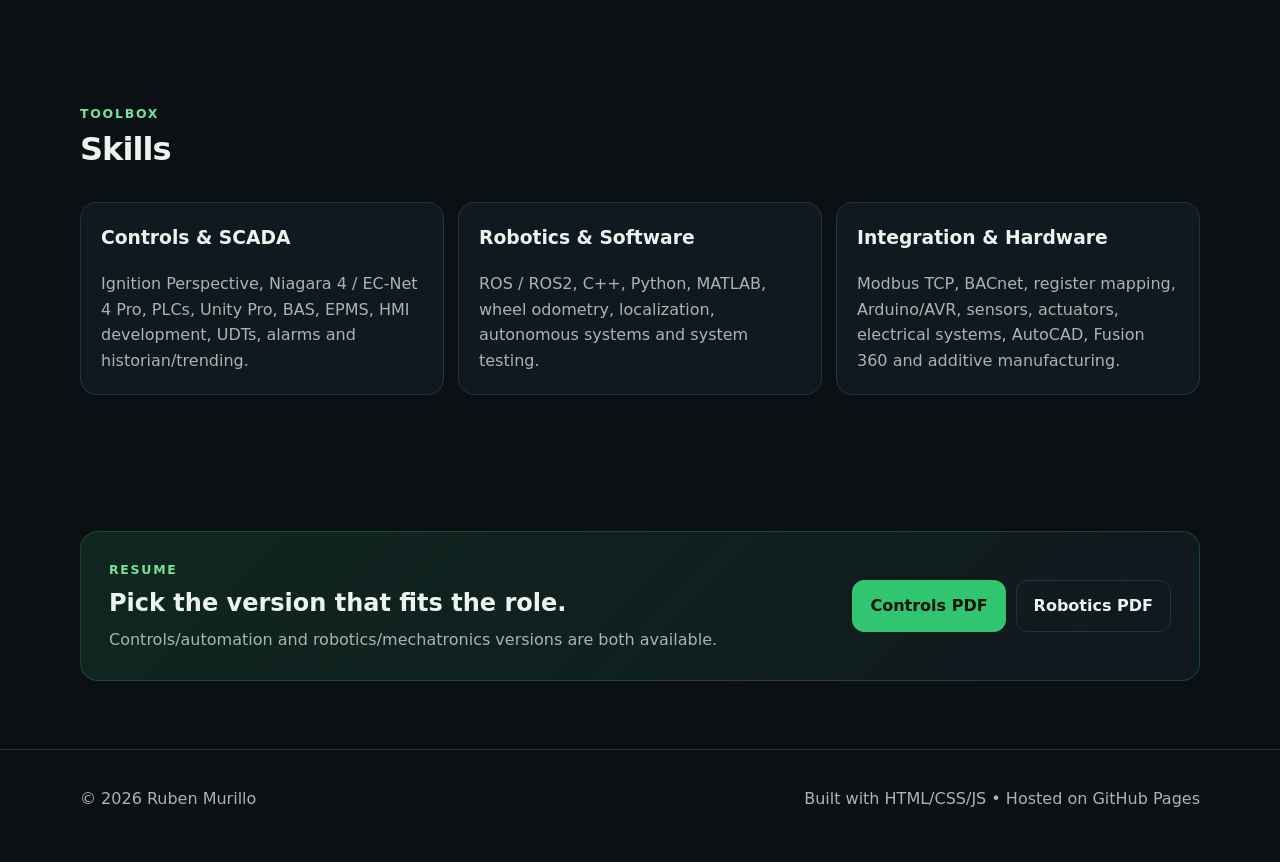
==== commit c92462ca: "Add files via upload" ====
--- a/index.html
+++ b/index.html
@@ -6,8 +6,8 @@
 <a class="card" href="projects/voltron.html"><div class="card-media"><img src="assets/images/voltron/hero.png" alt="Voltron V3 autonomous racing go-kart"></div><div class="card-body"><h3>Voltron V3 Autonomous Go-Kart</h3><p>Senior project focused on ROS2, wheel odometry, localization, HMI development, sensor upgrades and autonomous-system reliability.</p><div class="tags"><span class="tag">ROS2</span><span class="tag">C++</span><span class="tag">Python</span><span class="tag">Odometry</span><span class="tag">Localization</span></div></div></a>
 <a class="card" href="projects/pi-lab.html"><div class="card-media placeholder"><div class="monogram">PI5</div></div><div class="card-body"><h3>Raspberry Pi 5 Linux Systems Lab</h3><p>Self-hosted Linux infrastructure using Docker, SMB storage, Tailscale networking and Bash/Python automation.</p><div class="tags"><span class="tag">Linux</span><span class="tag">Docker</span><span class="tag">SMB</span><span class="tag">Tailscale</span><span class="tag">Automation</span></div></div></a>
 <a class="card" href="projects/fan.html"><div class="card-media"><img src="assets/images/fan/hero.jpg" alt="Arduino fan machine"></div><div class="card-body"><h3>Arduino Fan Machine</h3><p>Automatic two-axis fan with DC motors, temperature/humidity sensing, manual/automatic control and LCD feedback.</p><div class="tags"><span class="tag">Arduino</span><span class="tag">Sensors</span><span class="tag">DC Motors</span><span class="tag">LCD</span></div></div></a>
-<a class="card" href="projects/coin-counter.html"><div class="card-media"><img src="assets/images/soda-machine/system-overview.jpg" alt="Arduino coin counter"></div><div class="card-body"><h3>Arduino Coin Counter</h3><p>Coin sorter using four IR sensors and a 20×4 LCD to count denominations and calculate total value.</p><div class="tags"><span class="tag">Arduino</span><span class="tag">IR Sensors</span><span class="tag">Embedded</span></div></div></a>
-<a class="card" href="projects/soda-machine.html"><div class="card-media placeholder"><div class="monogram">SODA</div></div><div class="card-body"><h3>Arduino Soda Dispenser</h3><p>Bluetooth-controlled dispenser combining Arduino control, a repurposed printer carriage, pneumatic dispensing and 3D-printed components.</p><div class="tags"><span class="tag">Arduino</span><span class="tag">Bluetooth</span><span class="tag">Mechatronics</span></div></div></a>
+<a class="card" href="projects/coin-counter.html"><div class="card-media"><img src="assets/images/coin-counter/hero.jpg" alt="Arduino coin counter"></div><div class="card-body"><h3>Arduino Coin Counter</h3><p>Coin sorter using four IR sensors and a 20×4 LCD to count denominations and calculate total value.</p><div class="tags"><span class="tag">Arduino</span><span class="tag">IR Sensors</span><span class="tag">Embedded</span></div></div></a>
+<a class="card" href="projects/soda-machine.html"><div class="card-media"><img src="assets/images/soda-machine/system-overview.jpg" alt="Arduino soda dispenser"></div><div class="card-body"><h3>Arduino Soda Dispenser</h3><p>Bluetooth-controlled dispenser combining Arduino control, a repurposed printer carriage, pneumatic dispensing and 3D-printed components.</p><div class="tags"><span class="tag">Arduino</span><span class="tag">Bluetooth</span><span class="tag">Mechatronics</span></div></div></a>
 <a class="card" href="projects/rc-car.html"><div class="card-media"><img src="assets/images/rc-car/hero.jpg" alt="Arduino RC car"></div><div class="card-body"><h3>Arduino RC Car</h3><p>3D-printed Bluetooth-controlled vehicle integrating mechanical CAD, embedded control, motor driving and circuit design.</p><div class="tags"><span class="tag">Arduino</span><span class="tag">CAD</span><span class="tag">3D Printing</span><span class="tag">Bluetooth</span></div></div></a>
 </div></div></section>
 <section id="skills"><div class="wrap"><div class="section-head"><div><div class="eyebrow">Toolbox</div><h2>Skills</h2></div></div><div class="skill-grid"><div class="skill"><h3>Controls & SCADA</h3><p>Ignition Perspective, Niagara 4 / EC-Net 4 Pro, PLCs, Unity Pro, BAS, EPMS, HMI development, UDTs, alarms and historian/trending.</p></div><div class="skill"><h3>Robotics & Software</h3><p>ROS / ROS2, C++, Python, MATLAB, wheel odometry, localization, autonomous systems and system testing.</p></div><div class="skill"><h3>Integration & Hardware</h3><p>Modbus TCP, BACnet, register mapping, Arduino/AVR, sensors, actuators, electrical systems, AutoCAD, Fusion 360 and additive manufacturing.</p></div></div></div></section>
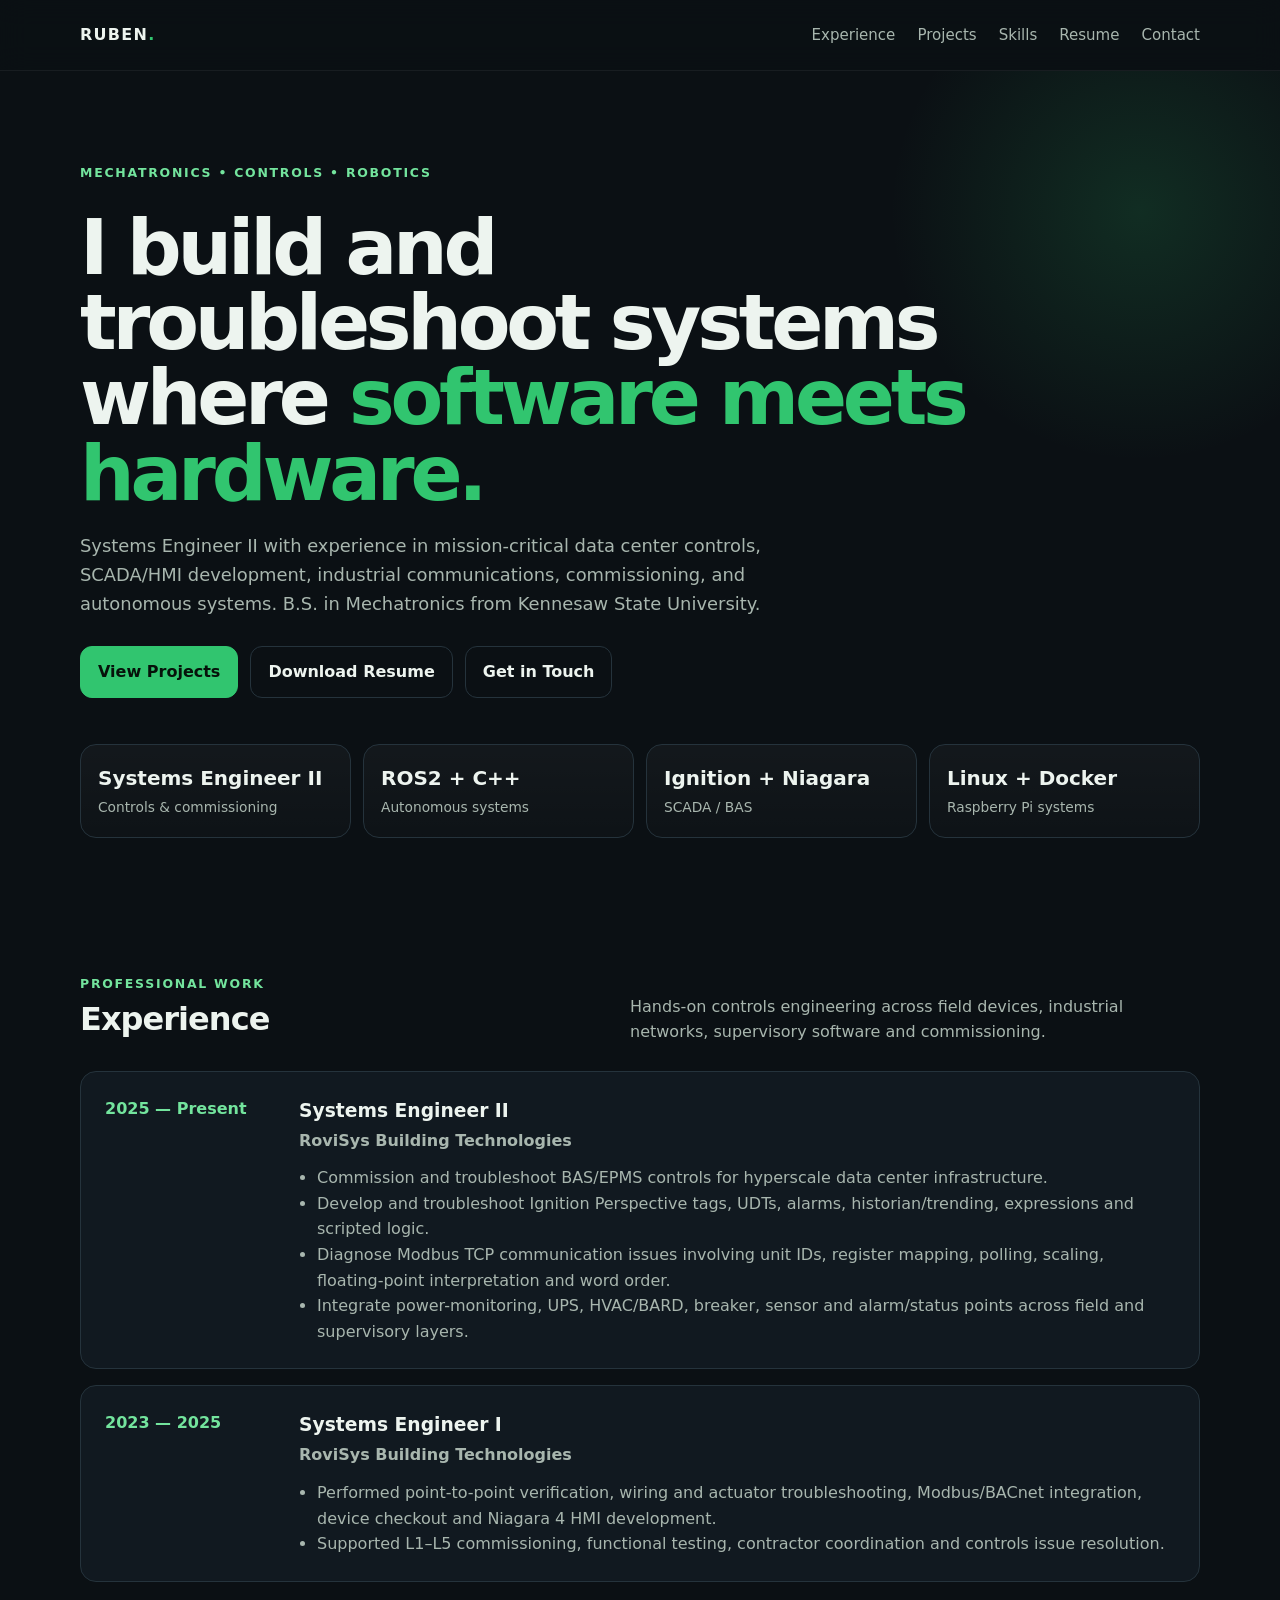
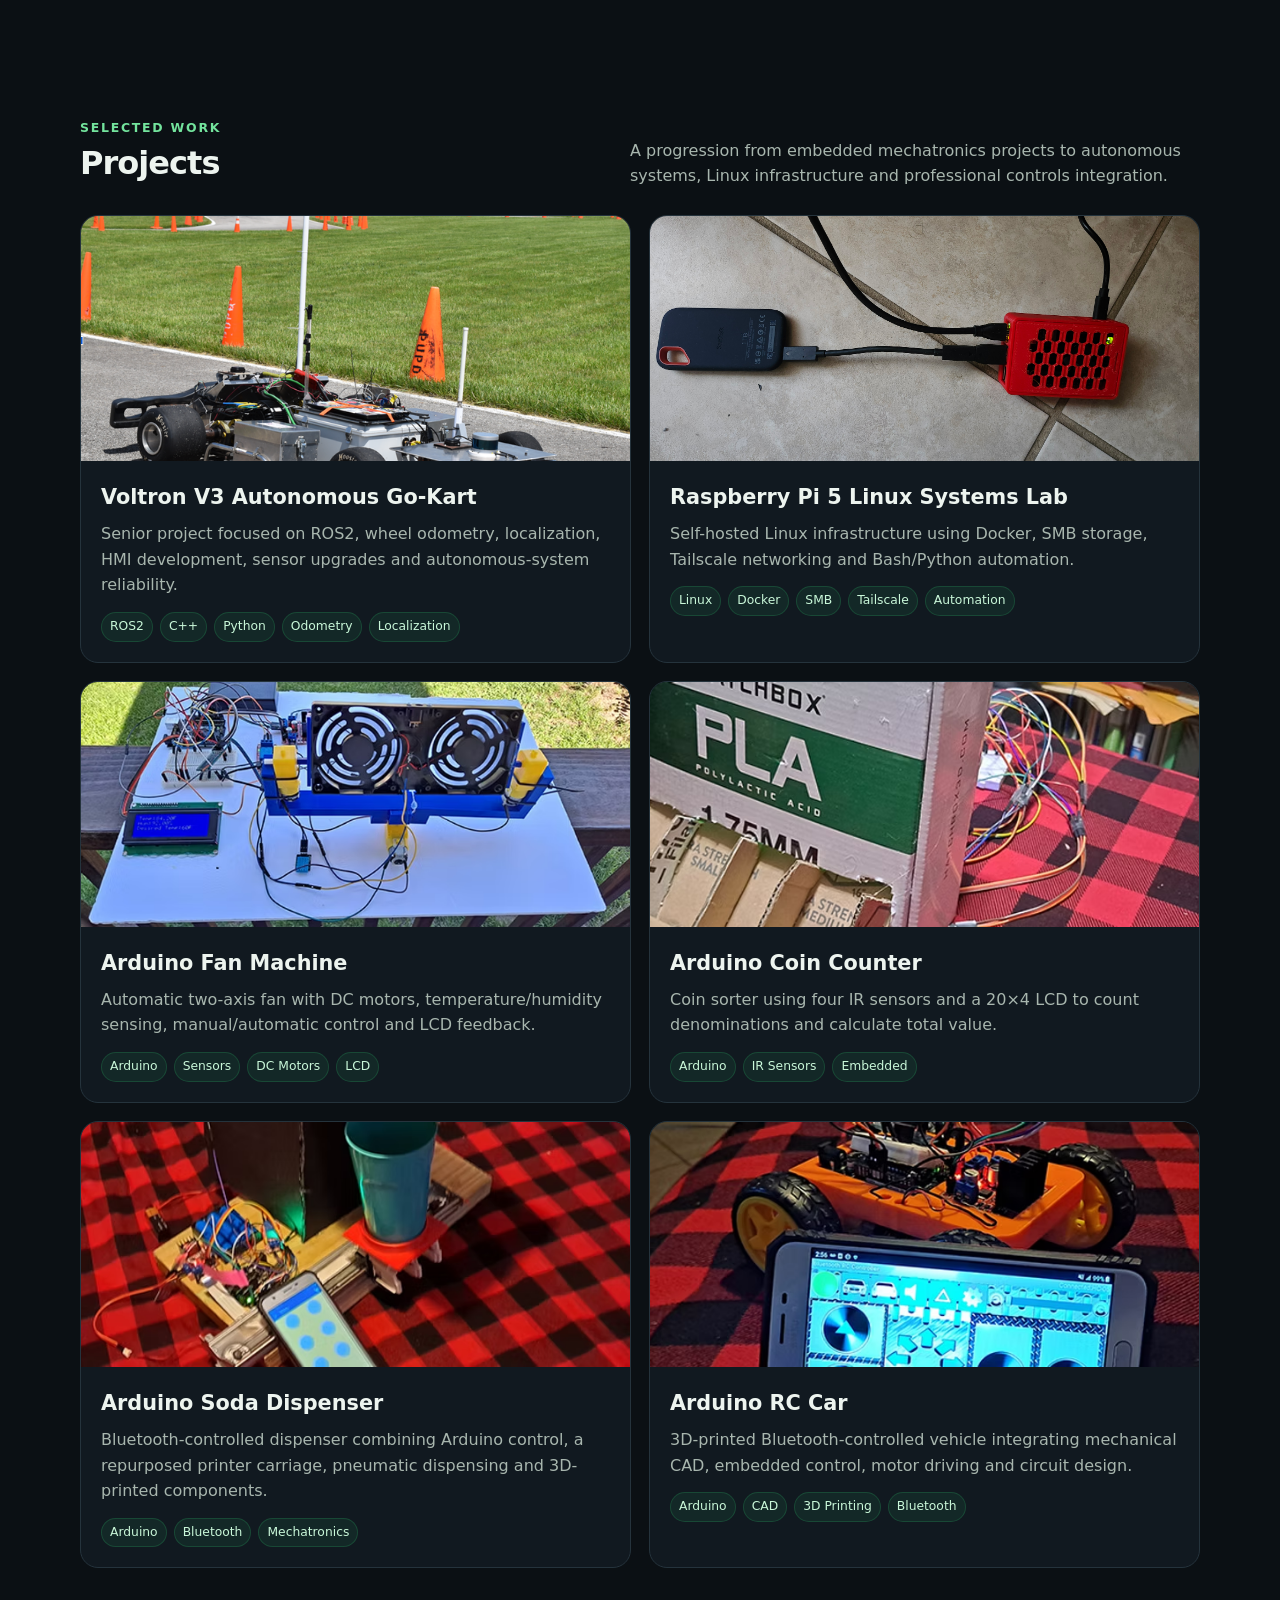
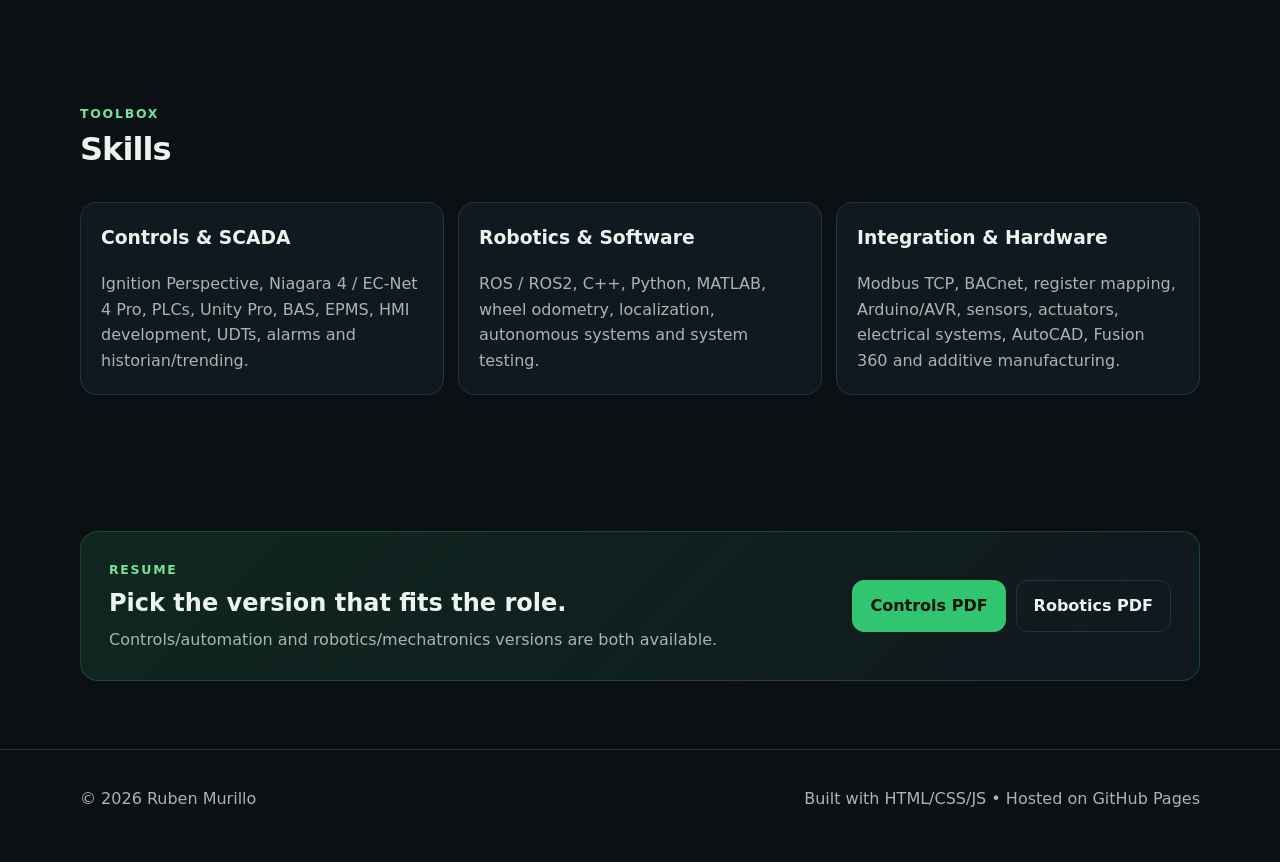
==== commit 0dbf8597: "Add files via upload" ====
--- a/index.html
+++ b/index.html
@@ -4,7 +4,7 @@
 <section id="experience"><div class="wrap"><div class="section-head"><div><div class="eyebrow">Professional work</div><h2>Experience</h2></div><p>Hands-on controls engineering across field devices, industrial networks, supervisory software and commissioning.</p></div><div class="experience"><article class="role"><time>2025 — Present</time><div><h3>Systems Engineer II</h3><h4>RoviSys Building Technologies</h4><ul><li>Commission and troubleshoot BAS/EPMS controls for hyperscale data center infrastructure.</li><li>Develop and troubleshoot Ignition Perspective tags, UDTs, alarms, historian/trending, expressions and scripted logic.</li><li>Diagnose Modbus TCP communication issues involving unit IDs, register mapping, polling, scaling, floating-point interpretation and word order.</li><li>Integrate power-monitoring, UPS, HVAC/BARD, breaker, sensor and alarm/status points across field and supervisory layers.</li></ul></div></article><article class="role"><time>2023 — 2025</time><div><h3>Systems Engineer I</h3><h4>RoviSys Building Technologies</h4><ul><li>Performed point-to-point verification, wiring and actuator troubleshooting, Modbus/BACnet integration, device checkout and Niagara 4 HMI development.</li><li>Supported L1–L5 commissioning, functional testing, contractor coordination and controls issue resolution.</li></ul></div></article></div></div></section>
 <section id="projects"><div class="wrap"><div class="section-head"><div><div class="eyebrow">Selected work</div><h2>Projects</h2></div><p>A progression from embedded mechatronics projects to autonomous systems, Linux infrastructure and professional controls integration.</p></div><div class="cards">
 <a class="card" href="projects/voltron.html"><div class="card-media"><img src="assets/images/voltron/hero.png" alt="Voltron V3 autonomous racing go-kart"></div><div class="card-body"><h3>Voltron V3 Autonomous Go-Kart</h3><p>Senior project focused on ROS2, wheel odometry, localization, HMI development, sensor upgrades and autonomous-system reliability.</p><div class="tags"><span class="tag">ROS2</span><span class="tag">C++</span><span class="tag">Python</span><span class="tag">Odometry</span><span class="tag">Localization</span></div></div></a>
-<a class="card" href="projects/pi-lab.html"><div class="card-media placeholder"><div class="monogram">PI5</div></div><div class="card-body"><h3>Raspberry Pi 5 Linux Systems Lab</h3><p>Self-hosted Linux infrastructure using Docker, SMB storage, Tailscale networking and Bash/Python automation.</p><div class="tags"><span class="tag">Linux</span><span class="tag">Docker</span><span class="tag">SMB</span><span class="tag">Tailscale</span><span class="tag">Automation</span></div></div></a>
+<a class="card" href="projects/pi-lab.html"><div class="card-media"><img src="assets/images/pi-lab/hardware.jpg" alt="Raspberry Pi 5 Linux systems lab"></div><div class="card-body"><h3>Raspberry Pi 5 Linux Systems Lab</h3><p>Self-hosted Linux infrastructure using Docker, SMB storage, Tailscale networking and Bash/Python automation.</p><div class="tags"><span class="tag">Linux</span><span class="tag">Docker</span><span class="tag">SMB</span><span class="tag">Tailscale</span><span class="tag">Automation</span></div></div></a>
 <a class="card" href="projects/fan.html"><div class="card-media"><img src="assets/images/fan/hero.jpg" alt="Arduino fan machine"></div><div class="card-body"><h3>Arduino Fan Machine</h3><p>Automatic two-axis fan with DC motors, temperature/humidity sensing, manual/automatic control and LCD feedback.</p><div class="tags"><span class="tag">Arduino</span><span class="tag">Sensors</span><span class="tag">DC Motors</span><span class="tag">LCD</span></div></div></a>
 <a class="card" href="projects/coin-counter.html"><div class="card-media"><img src="assets/images/coin-counter/hero.jpg" alt="Arduino coin counter"></div><div class="card-body"><h3>Arduino Coin Counter</h3><p>Coin sorter using four IR sensors and a 20×4 LCD to count denominations and calculate total value.</p><div class="tags"><span class="tag">Arduino</span><span class="tag">IR Sensors</span><span class="tag">Embedded</span></div></div></a>
 <a class="card" href="projects/soda-machine.html"><div class="card-media"><img src="assets/images/soda-machine/system-overview.jpg" alt="Arduino soda dispenser"></div><div class="card-body"><h3>Arduino Soda Dispenser</h3><p>Bluetooth-controlled dispenser combining Arduino control, a repurposed printer carriage, pneumatic dispensing and 3D-printed components.</p><div class="tags"><span class="tag">Arduino</span><span class="tag">Bluetooth</span><span class="tag">Mechatronics</span></div></div></a>
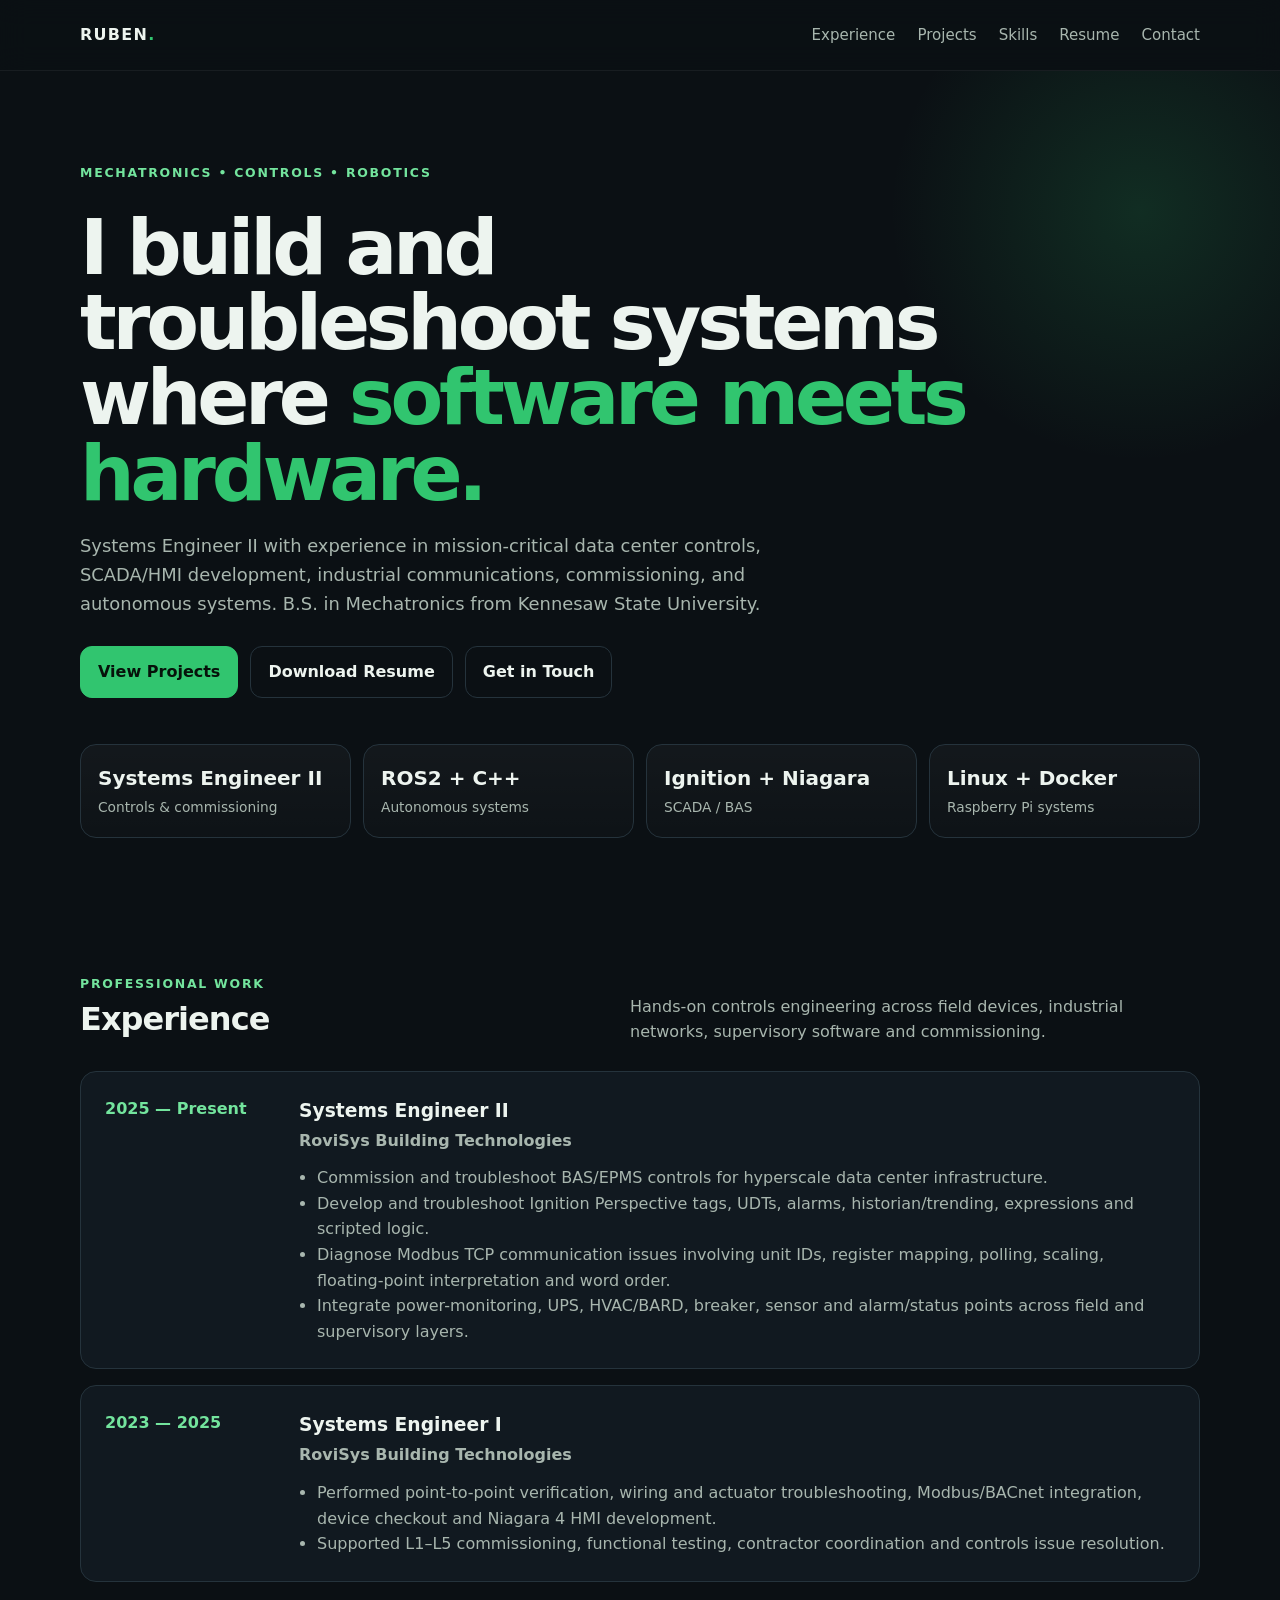
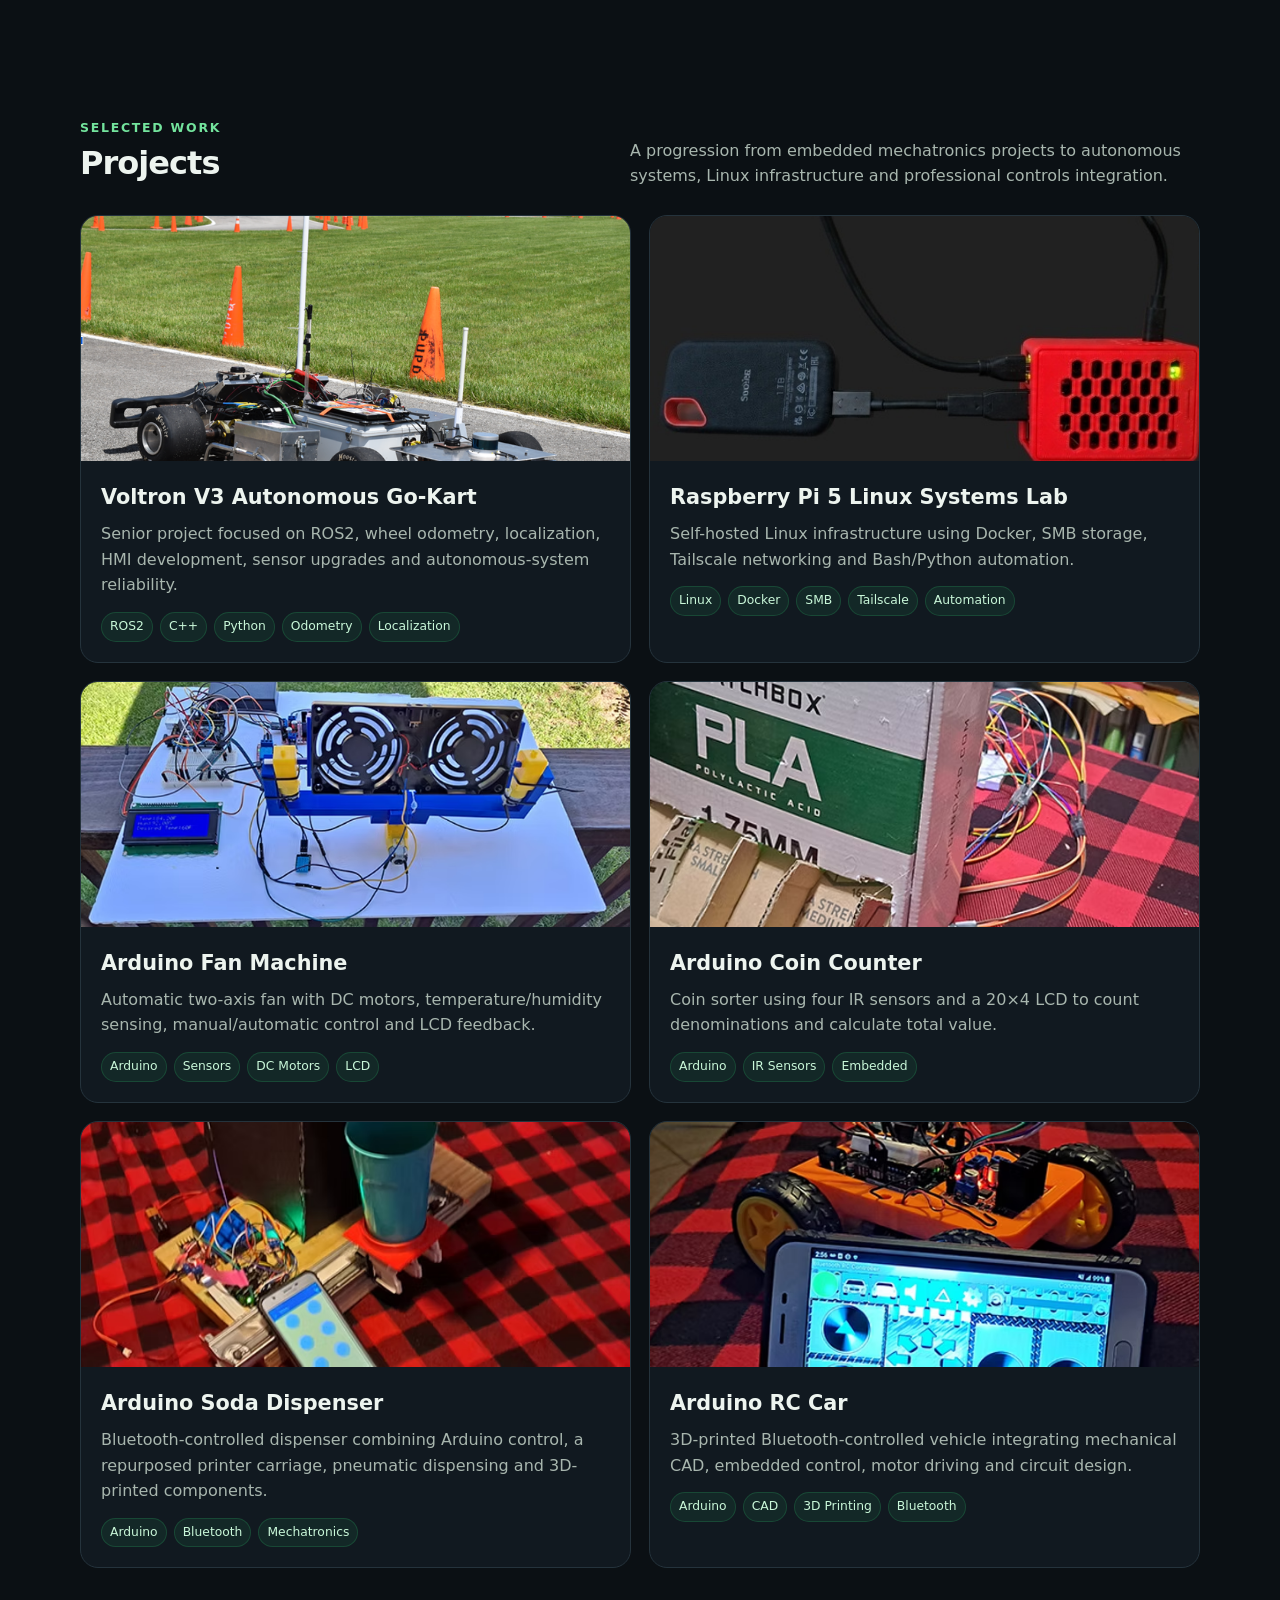
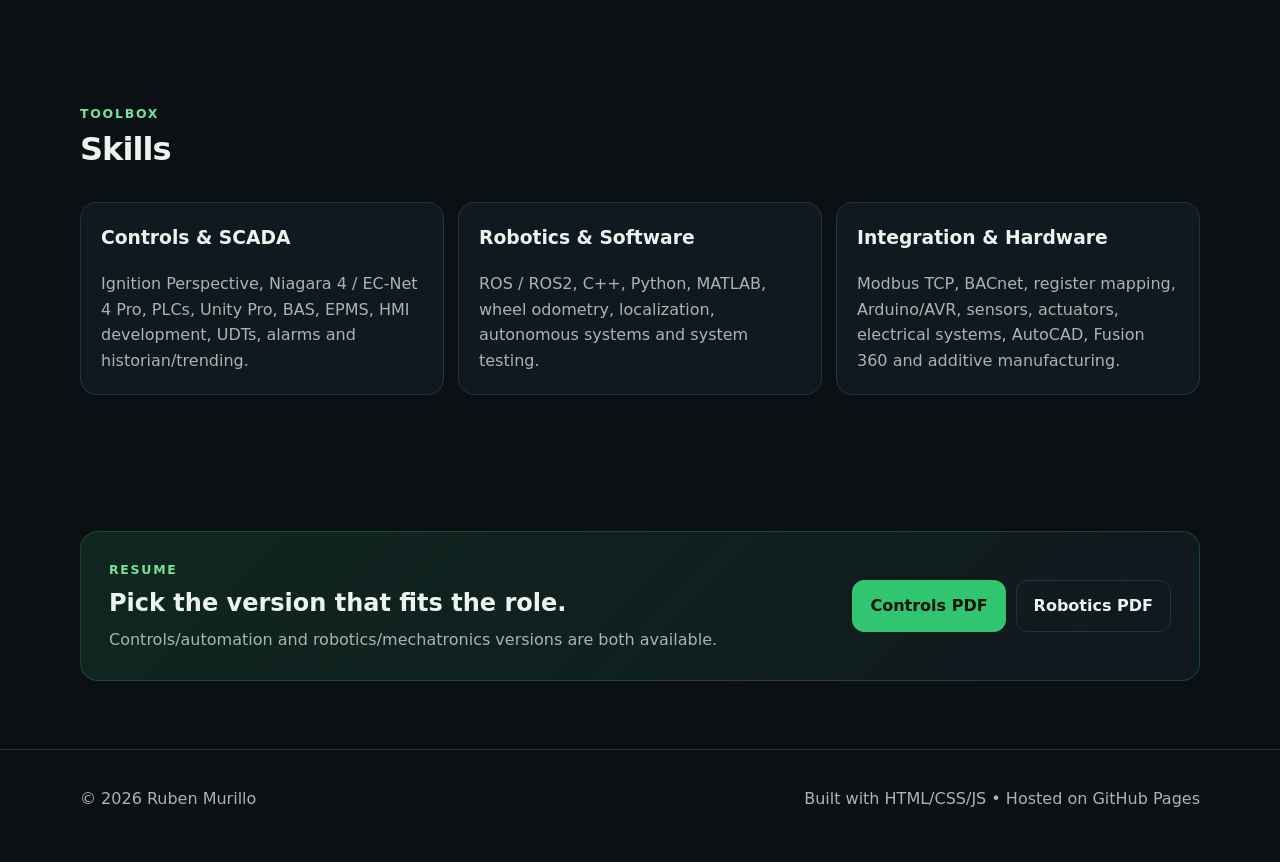
==== commit 79292b03: "Add files via upload" ====
--- a/index.html
+++ b/index.html
@@ -11,5 +11,5 @@
 <a class="card" href="projects/rc-car.html"><div class="card-media"><img src="assets/images/rc-car/hero.jpg" alt="Arduino RC car"></div><div class="card-body"><h3>Arduino RC Car</h3><p>3D-printed Bluetooth-controlled vehicle integrating mechanical CAD, embedded control, motor driving and circuit design.</p><div class="tags"><span class="tag">Arduino</span><span class="tag">CAD</span><span class="tag">3D Printing</span><span class="tag">Bluetooth</span></div></div></a>
 </div></div></section>
 <section id="skills"><div class="wrap"><div class="section-head"><div><div class="eyebrow">Toolbox</div><h2>Skills</h2></div></div><div class="skill-grid"><div class="skill"><h3>Controls & SCADA</h3><p>Ignition Perspective, Niagara 4 / EC-Net 4 Pro, PLCs, Unity Pro, BAS, EPMS, HMI development, UDTs, alarms and historian/trending.</p></div><div class="skill"><h3>Robotics & Software</h3><p>ROS / ROS2, C++, Python, MATLAB, wheel odometry, localization, autonomous systems and system testing.</p></div><div class="skill"><h3>Integration & Hardware</h3><p>Modbus TCP, BACnet, register mapping, Arduino/AVR, sensors, actuators, electrical systems, AutoCAD, Fusion 360 and additive manufacturing.</p></div></div></div></section>
-<section id="resume"><div class="wrap"><div class="resume-box"><div><div class="eyebrow">Resume</div><h2 style="margin:.25rem 0 0">Pick the version that fits the role.</h2><p>Controls/automation and robotics/mechatronics versions are both available.</p></div><div class="resume-actions"><a class="btn primary" href="resume/Ruben_Murillo_Controls.pdf">Controls PDF</a><a class="btn" href="resume/Ruben_Murillo_Robotics.pdf">Robotics PDF</a></div></div></div></section>
+<section id="resume"><div class="wrap"><div class="resume-box"><div><div class="eyebrow">Resume</div><h2 style="margin:.25rem 0 0">Pick the version that fits the role.</h2><p>Controls/automation and robotics/mechatronics versions are both available.</p></div><div class="resume-actions"><a class="btn primary" href="resume/Ruben_Murillo_Controls_Resume_2026.pdf">Controls PDF</a><a class="btn" href="resume/Ruben_Murillo_Robotics_Resume_2026.pdf">Robotics PDF</a></div></div></div></section>
 </main><footer class="footer"><div class="wrap footer-inner"><span>© <span id="year"></span> Ruben Murillo</span><span>Built with HTML/CSS/JS • Hosted on GitHub Pages</span></div></footer><script src="assets/js/main.js"></script></body></html>
--- a/assets/css/style.css
+++ b/assets/css/style.css
@@ -37,3 +37,7 @@
 .metric-grid b{display:block;font-size:1.5rem;color:var(--accent)}
 .metric-grid span{display:block;color:var(--muted);margin-top:3px;font-size:.9rem}
 @media(max-width:600px){.metric-grid{grid-template-columns:1fr}.voltron-hero img{height:auto}}
+
+.project-media-wide { margin: 1.25rem 0 0; }
+.project-media-wide img { width: 100%; height: auto; display: block; border-radius: 18px; border: 1px solid rgba(255,255,255,.08); }
+.project-media-wide figcaption, .project-gallery figcaption { margin-top: .65rem; color: var(--muted, #aab6bd); font-size: .95rem; }
